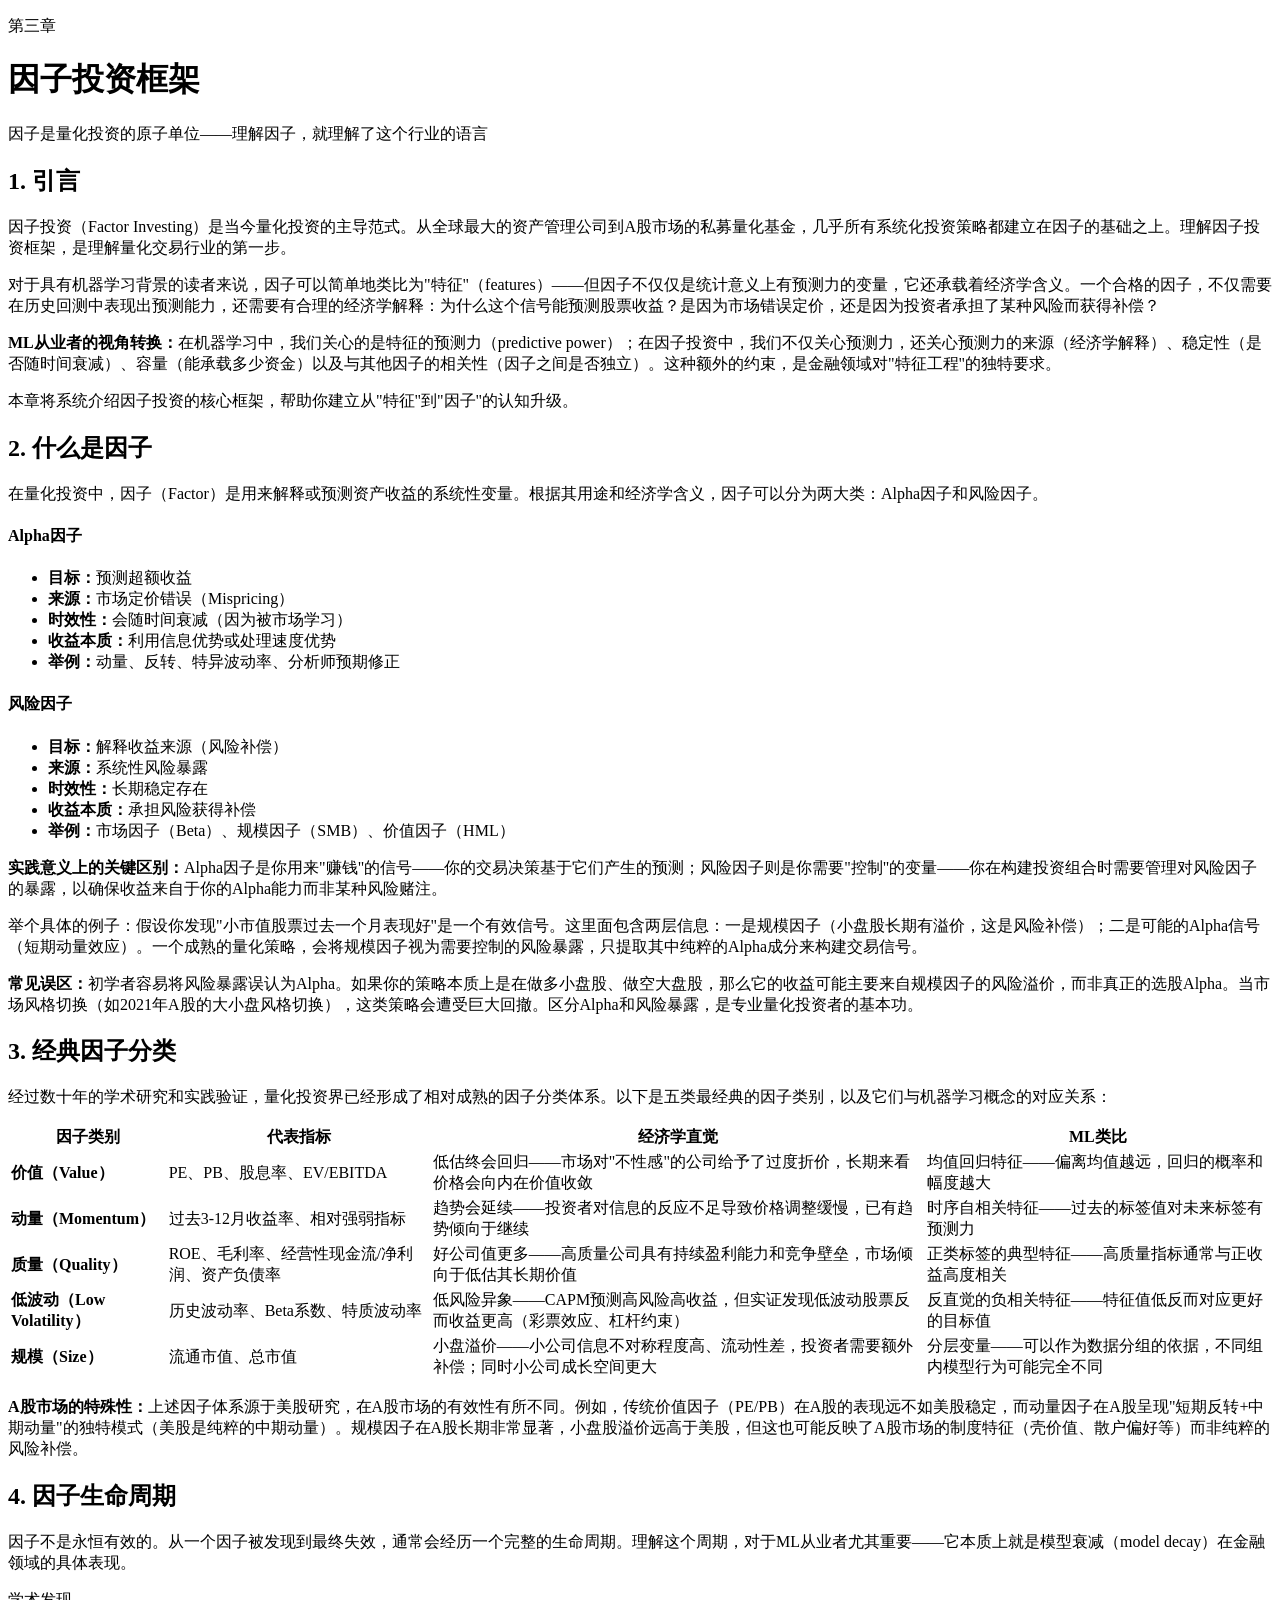
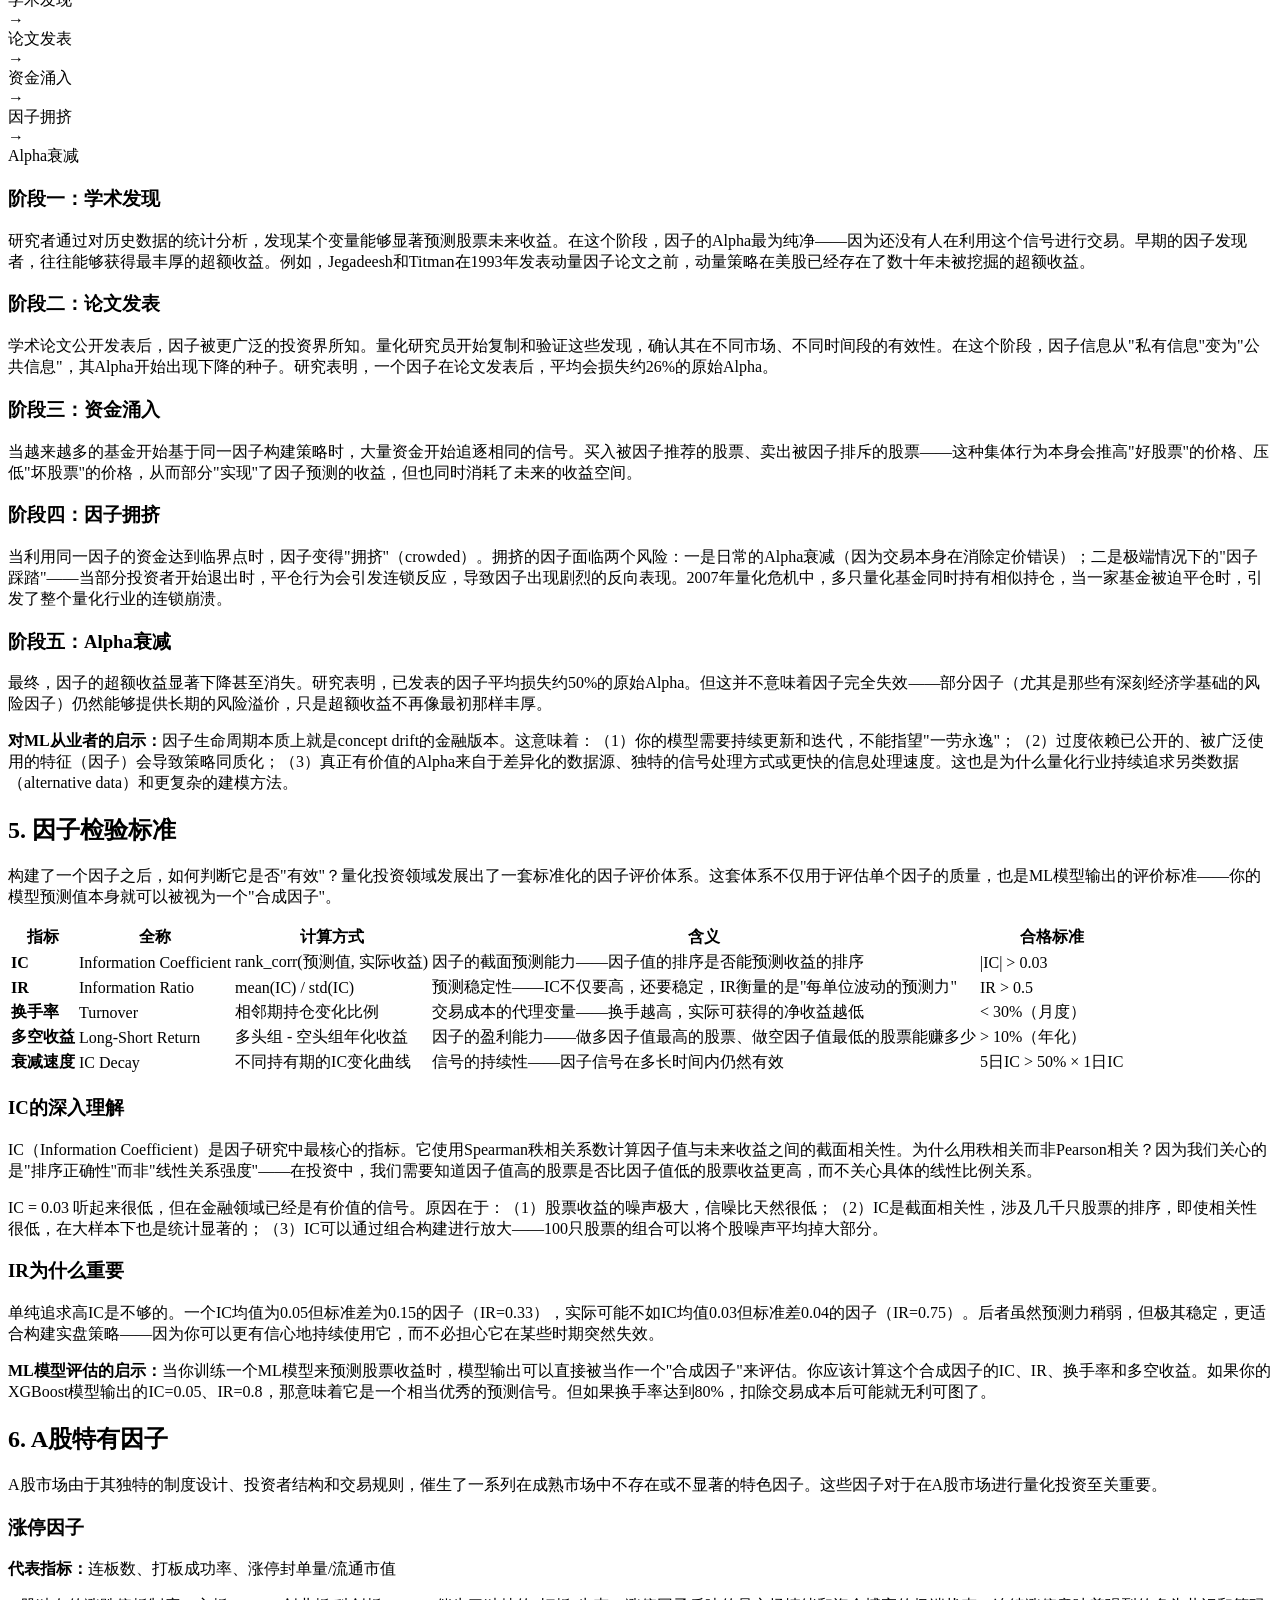
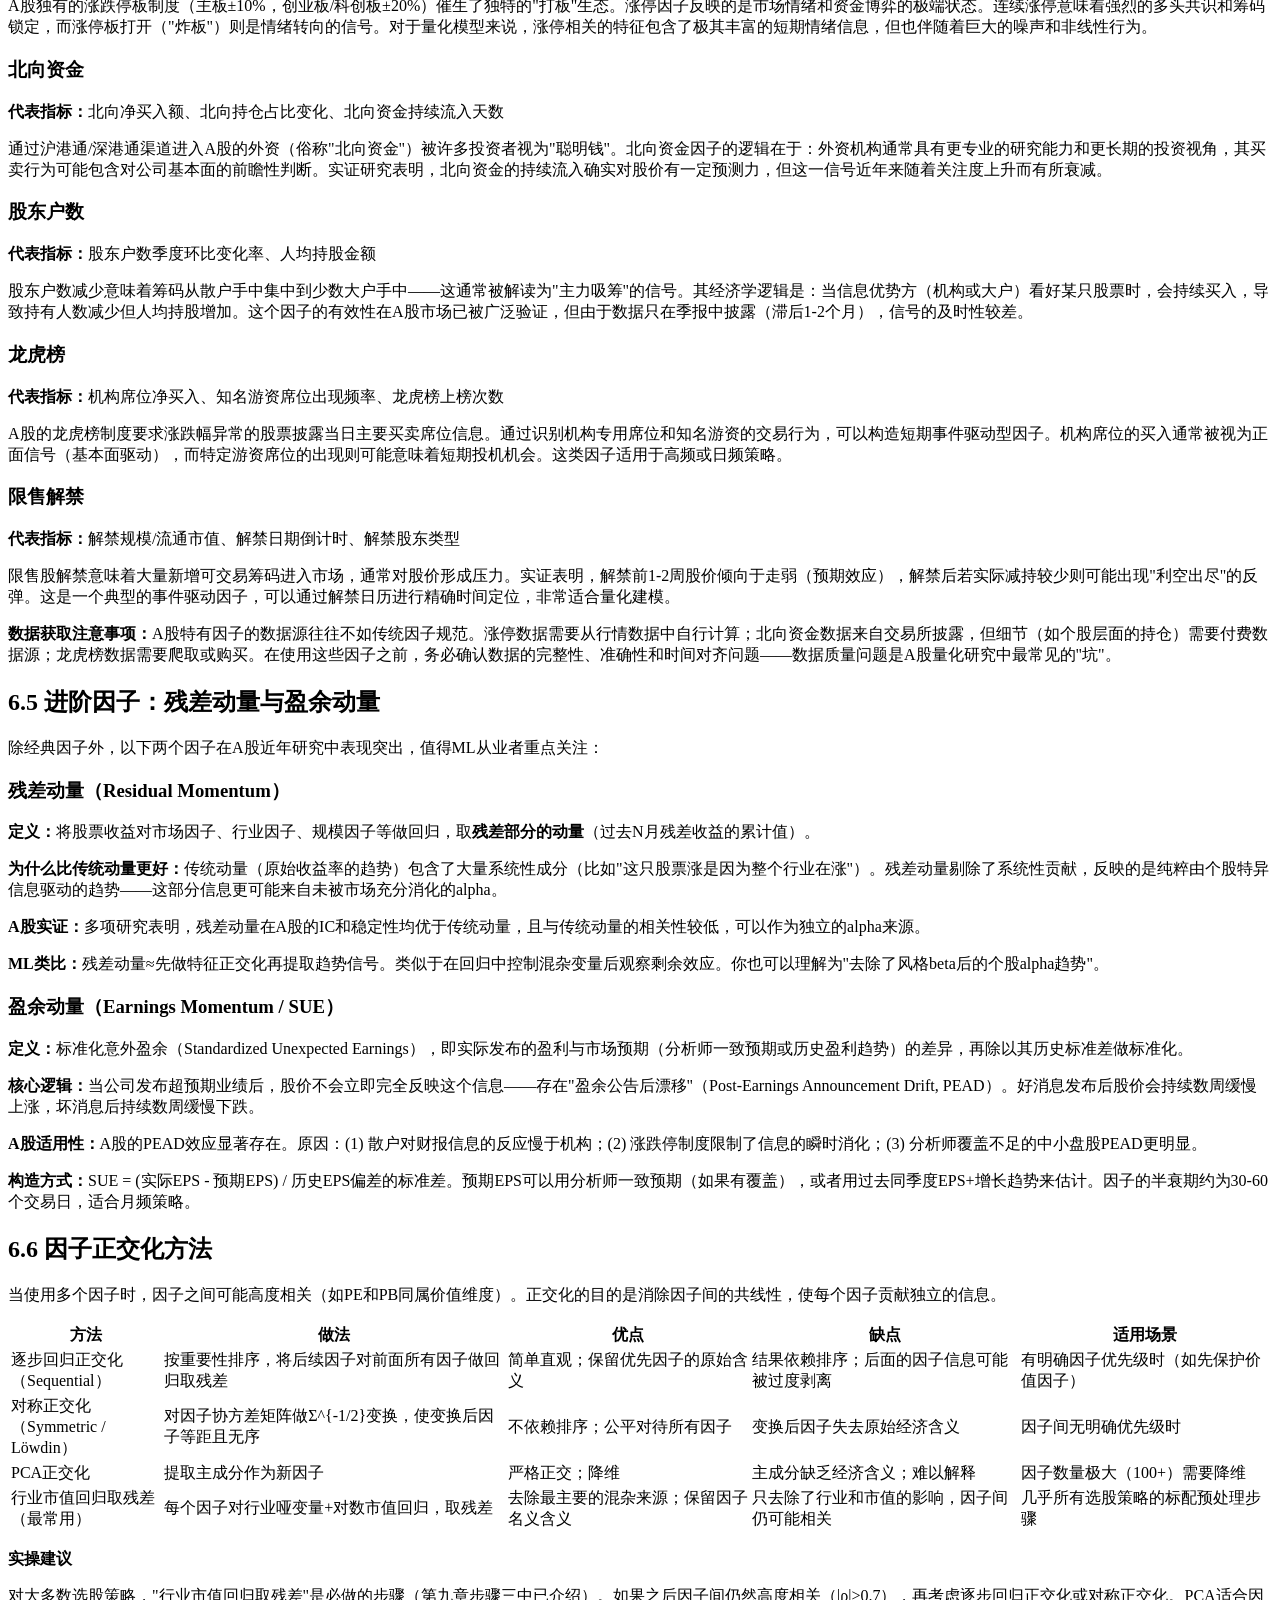
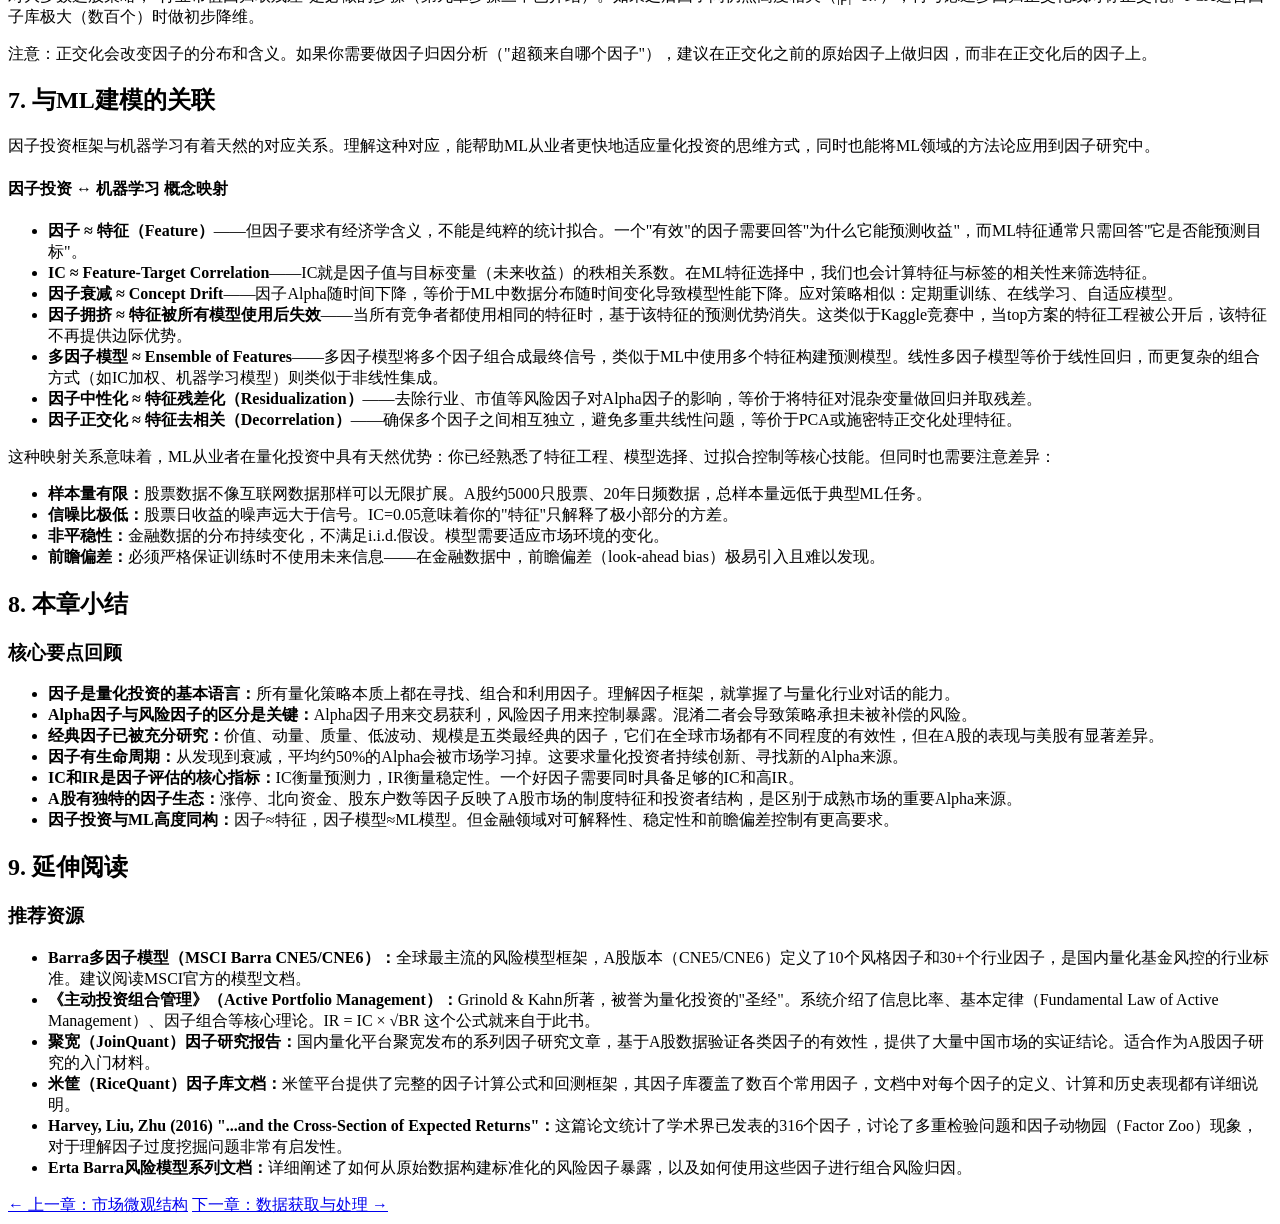
==== ch03.html @ 7c38e021 "Initial commit: add Qt tutorial HTML files" ====
<!DOCTYPE html>
<html lang="zh-CN">
<head>
  <meta charset="UTF-8">
  <meta name="viewport" content="width=device-width, initial-scale=1.0">
  <title>第三章：因子投资框架 - ML量化交易教程</title>
  <link rel="stylesheet" href="css/style.css">
</head>
<body>
  <div class="container">

    <header class="chapter-header">
      <p class="chapter-number">第三章</p>
      <h1>因子投资框架</h1>
      <p class="chapter-summary">因子是量化投资的原子单位——理解因子，就理解了这个行业的语言</p>
    </header>

    <!-- Section 1: 引言 -->
    <h2>1. 引言</h2>

    <p>因子投资（Factor Investing）是当今量化投资的主导范式。从全球最大的资产管理公司到A股市场的私募量化基金，几乎所有系统化投资策略都建立在因子的基础之上。理解因子投资框架，是理解量化交易行业的第一步。</p>

    <p>对于具有机器学习背景的读者来说，因子可以简单地类比为"特征"（features）——但因子不仅仅是统计意义上有预测力的变量，它还承载着经济学含义。一个合格的因子，不仅需要在历史回测中表现出预测能力，还需要有合理的经济学解释：为什么这个信号能预测股票收益？是因为市场错误定价，还是因为投资者承担了某种风险而获得补偿？</p>

    <div class="info-box">
      <p><strong>ML从业者的视角转换：</strong>在机器学习中，我们关心的是特征的预测力（predictive power）；在因子投资中，我们不仅关心预测力，还关心预测力的来源（经济学解释）、稳定性（是否随时间衰减）、容量（能承载多少资金）以及与其他因子的相关性（因子之间是否独立）。这种额外的约束，是金融领域对"特征工程"的独特要求。</p>
    </div>

    <p>本章将系统介绍因子投资的核心框架，帮助你建立从"特征"到"因子"的认知升级。</p>

    <!-- Section 2: 什么是因子 -->
    <h2>2. 什么是因子</h2>

    <p>在量化投资中，因子（Factor）是用来解释或预测资产收益的系统性变量。根据其用途和经济学含义，因子可以分为两大类：Alpha因子和风险因子。</p>

    <div class="compare-container">
      <div class="compare-box left">
        <h4>Alpha因子</h4>
        <ul>
          <li><strong>目标：</strong>预测超额收益</li>
          <li><strong>来源：</strong>市场定价错误（Mispricing）</li>
          <li><strong>时效性：</strong>会随时间衰减（因为被市场学习）</li>
          <li><strong>收益本质：</strong>利用信息优势或处理速度优势</li>
          <li><strong>举例：</strong>动量、反转、特异波动率、分析师预期修正</li>
        </ul>
      </div>
      <div class="compare-box right">
        <h4>风险因子</h4>
        <ul>
          <li><strong>目标：</strong>解释收益来源（风险补偿）</li>
          <li><strong>来源：</strong>系统性风险暴露</li>
          <li><strong>时效性：</strong>长期稳定存在</li>
          <li><strong>收益本质：</strong>承担风险获得补偿</li>
          <li><strong>举例：</strong>市场因子（Beta）、规模因子（SMB）、价值因子（HML）</li>
        </ul>
      </div>
    </div>

    <p><strong>实践意义上的关键区别：</strong>Alpha因子是你用来"赚钱"的信号——你的交易决策基于它们产生的预测；风险因子则是你需要"控制"的变量——你在构建投资组合时需要管理对风险因子的暴露，以确保收益来自于你的Alpha能力而非某种风险赌注。</p>

    <p>举个具体的例子：假设你发现"小市值股票过去一个月表现好"是一个有效信号。这里面包含两层信息：一是规模因子（小盘股长期有溢价，这是风险补偿）；二是可能的Alpha信号（短期动量效应）。一个成熟的量化策略，会将规模因子视为需要控制的风险暴露，只提取其中纯粹的Alpha成分来构建交易信号。</p>

    <div class="warning-box">
      <p><strong>常见误区：</strong>初学者容易将风险暴露误认为Alpha。如果你的策略本质上是在做多小盘股、做空大盘股，那么它的收益可能主要来自规模因子的风险溢价，而非真正的选股Alpha。当市场风格切换（如2021年A股的大小盘风格切换），这类策略会遭受巨大回撤。区分Alpha和风险暴露，是专业量化投资者的基本功。</p>
    </div>

    <!-- Section 3: 经典因子分类 -->
    <h2>3. 经典因子分类</h2>

    <p>经过数十年的学术研究和实践验证，量化投资界已经形成了相对成熟的因子分类体系。以下是五类最经典的因子类别，以及它们与机器学习概念的对应关系：</p>

    <table>
      <thead>
        <tr>
          <th>因子类别</th>
          <th>代表指标</th>
          <th>经济学直觉</th>
          <th>ML类比</th>
        </tr>
      </thead>
      <tbody>
        <tr>
          <td><strong>价值（Value）</strong></td>
          <td>PE、PB、股息率、EV/EBITDA</td>
          <td>低估终会回归——市场对"不性感"的公司给予了过度折价，长期来看价格会向内在价值收敛</td>
          <td>均值回归特征——偏离均值越远，回归的概率和幅度越大</td>
        </tr>
        <tr>
          <td><strong>动量（Momentum）</strong></td>
          <td>过去3-12月收益率、相对强弱指标</td>
          <td>趋势会延续——投资者对信息的反应不足导致价格调整缓慢，已有趋势倾向于继续</td>
          <td>时序自相关特征——过去的标签值对未来标签有预测力</td>
        </tr>
        <tr>
          <td><strong>质量（Quality）</strong></td>
          <td>ROE、毛利率、经营性现金流/净利润、资产负债率</td>
          <td>好公司值更多——高质量公司具有持续盈利能力和竞争壁垒，市场倾向于低估其长期价值</td>
          <td>正类标签的典型特征——高质量指标通常与正收益高度相关</td>
        </tr>
        <tr>
          <td><strong>低波动（Low Volatility）</strong></td>
          <td>历史波动率、Beta系数、特质波动率</td>
          <td>低风险异象——CAPM预测高风险高收益，但实证发现低波动股票反而收益更高（彩票效应、杠杆约束）</td>
          <td>反直觉的负相关特征——特征值低反而对应更好的目标值</td>
        </tr>
        <tr>
          <td><strong>规模（Size）</strong></td>
          <td>流通市值、总市值</td>
          <td>小盘溢价——小公司信息不对称程度高、流动性差，投资者需要额外补偿；同时小公司成长空间更大</td>
          <td>分层变量——可以作为数据分组的依据，不同组内模型行为可能完全不同</td>
        </tr>
      </tbody>
    </table>

    <div class="info-box">
      <p><strong>A股市场的特殊性：</strong>上述因子体系源于美股研究，在A股市场的有效性有所不同。例如，传统价值因子（PE/PB）在A股的表现远不如美股稳定，而动量因子在A股呈现"短期反转+中期动量"的独特模式（美股是纯粹的中期动量）。规模因子在A股长期非常显著，小盘股溢价远高于美股，但这也可能反映了A股市场的制度特征（壳价值、散户偏好等）而非纯粹的风险补偿。</p>
    </div>

    <!-- Section 4: 因子生命周期 -->
    <h2>4. 因子生命周期</h2>

    <p>因子不是永恒有效的。从一个因子被发现到最终失效，通常会经历一个完整的生命周期。理解这个周期，对于ML从业者尤其重要——它本质上就是模型衰减（model decay）在金融领域的具体表现。</p>

    <div class="flowchart">
      <div class="flow-step">学术发现</div>
      <span class="flow-arrow">→</span>
      <div class="flow-step">论文发表</div>
      <span class="flow-arrow">→</span>
      <div class="flow-step">资金涌入</div>
      <span class="flow-arrow">→</span>
      <div class="flow-step">因子拥挤</div>
      <span class="flow-arrow">→</span>
      <div class="flow-step">Alpha衰减</div>
    </div>

    <h3>阶段一：学术发现</h3>
    <p>研究者通过对历史数据的统计分析，发现某个变量能够显著预测股票未来收益。在这个阶段，因子的Alpha最为纯净——因为还没有人在利用这个信号进行交易。早期的因子发现者，往往能够获得最丰厚的超额收益。例如，Jegadeesh和Titman在1993年发表动量因子论文之前，动量策略在美股已经存在了数十年未被挖掘的超额收益。</p>

    <h3>阶段二：论文发表</h3>
    <p>学术论文公开发表后，因子被更广泛的投资界所知。量化研究员开始复制和验证这些发现，确认其在不同市场、不同时间段的有效性。在这个阶段，因子信息从"私有信息"变为"公共信息"，其Alpha开始出现下降的种子。研究表明，一个因子在论文发表后，平均会损失约26%的原始Alpha。</p>

    <h3>阶段三：资金涌入</h3>
    <p>当越来越多的基金开始基于同一因子构建策略时，大量资金开始追逐相同的信号。买入被因子推荐的股票、卖出被因子排斥的股票——这种集体行为本身会推高"好股票"的价格、压低"坏股票"的价格，从而部分"实现"了因子预测的收益，但也同时消耗了未来的收益空间。</p>

    <h3>阶段四：因子拥挤</h3>
    <p>当利用同一因子的资金达到临界点时，因子变得"拥挤"（crowded）。拥挤的因子面临两个风险：一是日常的Alpha衰减（因为交易本身在消除定价错误）；二是极端情况下的"因子踩踏"——当部分投资者开始退出时，平仓行为会引发连锁反应，导致因子出现剧烈的反向表现。2007年量化危机中，多只量化基金同时持有相似持仓，当一家基金被迫平仓时，引发了整个量化行业的连锁崩溃。</p>

    <h3>阶段五：Alpha衰减</h3>
    <p>最终，因子的超额收益显著下降甚至消失。研究表明，已发表的因子平均损失约50%的原始Alpha。但这并不意味着因子完全失效——部分因子（尤其是那些有深刻经济学基础的风险因子）仍然能够提供长期的风险溢价，只是超额收益不再像最初那样丰厚。</p>

    <div class="warning-box">
      <p><strong>对ML从业者的启示：</strong>因子生命周期本质上就是concept drift的金融版本。这意味着：（1）你的模型需要持续更新和迭代，不能指望"一劳永逸"；（2）过度依赖已公开的、被广泛使用的特征（因子）会导致策略同质化；（3）真正有价值的Alpha来自于差异化的数据源、独特的信号处理方式或更快的信息处理速度。这也是为什么量化行业持续追求另类数据（alternative data）和更复杂的建模方法。</p>
    </div>

    <!-- Section 5: 因子检验标准 -->
    <h2>5. 因子检验标准</h2>

    <p>构建了一个因子之后，如何判断它是否"有效"？量化投资领域发展出了一套标准化的因子评价体系。这套体系不仅用于评估单个因子的质量，也是ML模型输出的评价标准——你的模型预测值本身就可以被视为一个"合成因子"。</p>

    <table>
      <thead>
        <tr>
          <th>指标</th>
          <th>全称</th>
          <th>计算方式</th>
          <th>含义</th>
          <th>合格标准</th>
        </tr>
      </thead>
      <tbody>
        <tr>
          <td><strong>IC</strong></td>
          <td>Information Coefficient</td>
          <td>rank_corr(预测值, 实际收益)</td>
          <td>因子的截面预测能力——因子值的排序是否能预测收益的排序</td>
          <td>|IC| &gt; 0.03</td>
        </tr>
        <tr>
          <td><strong>IR</strong></td>
          <td>Information Ratio</td>
          <td>mean(IC) / std(IC)</td>
          <td>预测稳定性——IC不仅要高，还要稳定，IR衡量的是"每单位波动的预测力"</td>
          <td>IR &gt; 0.5</td>
        </tr>
        <tr>
          <td><strong>换手率</strong></td>
          <td>Turnover</td>
          <td>相邻期持仓变化比例</td>
          <td>交易成本的代理变量——换手越高，实际可获得的净收益越低</td>
          <td>&lt; 30%（月度）</td>
        </tr>
        <tr>
          <td><strong>多空收益</strong></td>
          <td>Long-Short Return</td>
          <td>多头组 - 空头组年化收益</td>
          <td>因子的盈利能力——做多因子值最高的股票、做空因子值最低的股票能赚多少</td>
          <td>&gt; 10%（年化）</td>
        </tr>
        <tr>
          <td><strong>衰减速度</strong></td>
          <td>IC Decay</td>
          <td>不同持有期的IC变化曲线</td>
          <td>信号的持续性——因子信号在多长时间内仍然有效</td>
          <td>5日IC &gt; 50% × 1日IC</td>
        </tr>
      </tbody>
    </table>

    <h3>IC的深入理解</h3>
    <p>IC（Information Coefficient）是因子研究中最核心的指标。它使用Spearman秩相关系数计算因子值与未来收益之间的截面相关性。为什么用秩相关而非Pearson相关？因为我们关心的是"排序正确性"而非"线性关系强度"——在投资中，我们需要知道因子值高的股票是否比因子值低的股票收益更高，而不关心具体的线性比例关系。</p>

    <p>IC = 0.03 听起来很低，但在金融领域已经是有价值的信号。原因在于：（1）股票收益的噪声极大，信噪比天然很低；（2）IC是截面相关性，涉及几千只股票的排序，即使相关性很低，在大样本下也是统计显著的；（3）IC可以通过组合构建进行放大——100只股票的组合可以将个股噪声平均掉大部分。</p>

    <h3>IR为什么重要</h3>
    <p>单纯追求高IC是不够的。一个IC均值为0.05但标准差为0.15的因子（IR=0.33），实际可能不如IC均值0.03但标准差0.04的因子（IR=0.75）。后者虽然预测力稍弱，但极其稳定，更适合构建实盘策略——因为你可以更有信心地持续使用它，而不必担心它在某些时期突然失效。</p>

    <div class="info-box">
      <p><strong>ML模型评估的启示：</strong>当你训练一个ML模型来预测股票收益时，模型输出可以直接被当作一个"合成因子"来评估。你应该计算这个合成因子的IC、IR、换手率和多空收益。如果你的XGBoost模型输出的IC=0.05、IR=0.8，那意味着它是一个相当优秀的预测信号。但如果换手率达到80%，扣除交易成本后可能就无利可图了。</p>
    </div>

    <!-- Section 6: A股特有因子 -->
    <h2>6. A股特有因子</h2>

    <p>A股市场由于其独特的制度设计、投资者结构和交易规则，催生了一系列在成熟市场中不存在或不显著的特色因子。这些因子对于在A股市场进行量化投资至关重要。</p>

    <h3>涨停因子</h3>
    <p><strong>代表指标：</strong>连板数、打板成功率、涨停封单量/流通市值</p>
    <p>A股独有的涨跌停板制度（主板±10%，创业板/科创板±20%）催生了独特的"打板"生态。涨停因子反映的是市场情绪和资金博弈的极端状态。连续涨停意味着强烈的多头共识和筹码锁定，而涨停板打开（"炸板"）则是情绪转向的信号。对于量化模型来说，涨停相关的特征包含了极其丰富的短期情绪信息，但也伴随着巨大的噪声和非线性行为。</p>

    <h3>北向资金</h3>
    <p><strong>代表指标：</strong>北向净买入额、北向持仓占比变化、北向资金持续流入天数</p>
    <p>通过沪港通/深港通渠道进入A股的外资（俗称"北向资金"）被许多投资者视为"聪明钱"。北向资金因子的逻辑在于：外资机构通常具有更专业的研究能力和更长期的投资视角，其买卖行为可能包含对公司基本面的前瞻性判断。实证研究表明，北向资金的持续流入确实对股价有一定预测力，但这一信号近年来随着关注度上升而有所衰减。</p>

    <h3>股东户数</h3>
    <p><strong>代表指标：</strong>股东户数季度环比变化率、人均持股金额</p>
    <p>股东户数减少意味着筹码从散户手中集中到少数大户手中——这通常被解读为"主力吸筹"的信号。其经济学逻辑是：当信息优势方（机构或大户）看好某只股票时，会持续买入，导致持有人数减少但人均持股增加。这个因子的有效性在A股市场已被广泛验证，但由于数据只在季报中披露（滞后1-2个月），信号的及时性较差。</p>

    <h3>龙虎榜</h3>
    <p><strong>代表指标：</strong>机构席位净买入、知名游资席位出现频率、龙虎榜上榜次数</p>
    <p>A股的龙虎榜制度要求涨跌幅异常的股票披露当日主要买卖席位信息。通过识别机构专用席位和知名游资的交易行为，可以构造短期事件驱动型因子。机构席位的买入通常被视为正面信号（基本面驱动），而特定游资席位的出现则可能意味着短期投机机会。这类因子适用于高频或日频策略。</p>

    <h3>限售解禁</h3>
    <p><strong>代表指标：</strong>解禁规模/流通市值、解禁日期倒计时、解禁股东类型</p>
    <p>限售股解禁意味着大量新增可交易筹码进入市场，通常对股价形成压力。实证表明，解禁前1-2周股价倾向于走弱（预期效应），解禁后若实际减持较少则可能出现"利空出尽"的反弹。这是一个典型的事件驱动因子，可以通过解禁日历进行精确时间定位，非常适合量化建模。</p>

    <div class="warning-box">
      <p><strong>数据获取注意事项：</strong>A股特有因子的数据源往往不如传统因子规范。涨停数据需要从行情数据中自行计算；北向资金数据来自交易所披露，但细节（如个股层面的持仓）需要付费数据源；龙虎榜数据需要爬取或购买。在使用这些因子之前，务必确认数据的完整性、准确性和时间对齐问题——数据质量问题是A股量化研究中最常见的"坑"。</p>
    </div>

    <!-- Section 6.5: 进阶因子：残差动量与盈余动量 -->
    <h2>6.5 进阶因子：残差动量与盈余动量</h2>

    <p>除经典因子外，以下两个因子在A股近年研究中表现突出，值得ML从业者重点关注：</p>

    <h3>残差动量（Residual Momentum）</h3>
    <p><strong>定义：</strong>将股票收益对市场因子、行业因子、规模因子等做回归，取<strong>残差部分的动量</strong>（过去N月残差收益的累计值）。</p>
    <p><strong>为什么比传统动量更好：</strong>传统动量（原始收益率的趋势）包含了大量系统性成分（比如"这只股票涨是因为整个行业在涨"）。残差动量剔除了系统性贡献，反映的是纯粹由个股特异信息驱动的趋势——这部分信息更可能来自未被市场充分消化的alpha。</p>
    <p><strong>A股实证：</strong>多项研究表明，残差动量在A股的IC和稳定性均优于传统动量，且与传统动量的相关性较低，可以作为独立的alpha来源。</p>

    <div class="ml-bridge">
      <p><strong>ML类比：</strong>残差动量≈先做特征正交化再提取趋势信号。类似于在回归中控制混杂变量后观察剩余效应。你也可以理解为"去除了风格beta后的个股alpha趋势"。</p>
    </div>

    <h3>盈余动量（Earnings Momentum / SUE）</h3>
    <p><strong>定义：</strong>标准化意外盈余（Standardized Unexpected Earnings），即实际发布的盈利与市场预期（分析师一致预期或历史盈利趋势）的差异，再除以其历史标准差做标准化。</p>
    <p><strong>核心逻辑：</strong>当公司发布超预期业绩后，股价不会立即完全反映这个信息——存在"盈余公告后漂移"（Post-Earnings Announcement Drift, PEAD）。好消息发布后股价会持续数周缓慢上涨，坏消息后持续数周缓慢下跌。</p>
    <p><strong>A股适用性：</strong>A股的PEAD效应显著存在。原因：(1) 散户对财报信息的反应慢于机构；(2) 涨跌停制度限制了信息的瞬时消化；(3) 分析师覆盖不足的中小盘股PEAD更明显。</p>

    <div class="info-box">
      <p><strong>构造方式：</strong>SUE = (实际EPS - 预期EPS) / 历史EPS偏差的标准差。预期EPS可以用分析师一致预期（如果有覆盖），或者用过去同季度EPS+增长趋势来估计。因子的半衰期约为30-60个交易日，适合月频策略。</p>
    </div>

    <!-- Section 6.6: 因子正交化方法 -->
    <h2>6.6 因子正交化方法</h2>

    <p>当使用多个因子时，因子之间可能高度相关（如PE和PB同属价值维度）。正交化的目的是消除因子间的共线性，使每个因子贡献独立的信息。</p>

    <table>
      <tr>
        <th>方法</th>
        <th>做法</th>
        <th>优点</th>
        <th>缺点</th>
        <th>适用场景</th>
      </tr>
      <tr>
        <td>逐步回归正交化<br>（Sequential）</td>
        <td>按重要性排序，将后续因子对前面所有因子做回归取残差</td>
        <td>简单直观；保留优先因子的原始含义</td>
        <td>结果依赖排序；后面的因子信息可能被过度剥离</td>
        <td>有明确因子优先级时（如先保护价值因子）</td>
      </tr>
      <tr>
        <td>对称正交化<br>（Symmetric / Löwdin）</td>
        <td>对因子协方差矩阵做Σ^{-1/2}变换，使变换后因子等距且无序</td>
        <td>不依赖排序；公平对待所有因子</td>
        <td>变换后因子失去原始经济含义</td>
        <td>因子间无明确优先级时</td>
      </tr>
      <tr>
        <td>PCA正交化</td>
        <td>提取主成分作为新因子</td>
        <td>严格正交；降维</td>
        <td>主成分缺乏经济含义；难以解释</td>
        <td>因子数量极大（100+）需要降维</td>
      </tr>
      <tr>
        <td>行业市值回归取残差<br>（最常用）</td>
        <td>每个因子对行业哑变量+对数市值回归，取残差</td>
        <td>去除最主要的混杂来源；保留因子名义含义</td>
        <td>只去除了行业和市值的影响，因子间仍可能相关</td>
        <td>几乎所有选股策略的标配预处理步骤</td>
      </tr>
    </table>

    <div class="info-box">
      <p><strong>实操建议</strong></p>
      <p>对大多数选股策略，"行业市值回归取残差"是必做的步骤（第九章步骤三中已介绍）。如果之后因子间仍然高度相关（|ρ|>0.7），再考虑逐步回归正交化或对称正交化。PCA适合因子库极大（数百个）时做初步降维。</p>
      <p>注意：正交化会改变因子的分布和含义。如果你需要做因子归因分析（"超额来自哪个因子"），建议在正交化之前的原始因子上做归因，而非在正交化后的因子上。</p>
    </div>

    <!-- Section 7: 与ML建模的关联 -->
    <h2>7. 与ML建模的关联</h2>

    <p>因子投资框架与机器学习有着天然的对应关系。理解这种对应，能帮助ML从业者更快地适应量化投资的思维方式，同时也能将ML领域的方法论应用到因子研究中。</p>

    <div class="ml-bridge">
      <h4>因子投资 ↔ 机器学习 概念映射</h4>
      <ul>
        <li><strong>因子 ≈ 特征（Feature）</strong>——但因子要求有经济学含义，不能是纯粹的统计拟合。一个"有效"的因子需要回答"为什么它能预测收益"，而ML特征通常只需回答"它是否能预测目标"。</li>
        <li><strong>IC ≈ Feature-Target Correlation</strong>——IC就是因子值与目标变量（未来收益）的秩相关系数。在ML特征选择中，我们也会计算特征与标签的相关性来筛选特征。</li>
        <li><strong>因子衰减 ≈ Concept Drift</strong>——因子Alpha随时间下降，等价于ML中数据分布随时间变化导致模型性能下降。应对策略相似：定期重训练、在线学习、自适应模型。</li>
        <li><strong>因子拥挤 ≈ 特征被所有模型使用后失效</strong>——当所有竞争者都使用相同的特征时，基于该特征的预测优势消失。这类似于Kaggle竞赛中，当top方案的特征工程被公开后，该特征不再提供边际优势。</li>
        <li><strong>多因子模型 ≈ Ensemble of Features</strong>——多因子模型将多个因子组合成最终信号，类似于ML中使用多个特征构建预测模型。线性多因子模型等价于线性回归，而更复杂的组合方式（如IC加权、机器学习模型）则类似于非线性集成。</li>
        <li><strong>因子中性化 ≈ 特征残差化（Residualization）</strong>——去除行业、市值等风险因子对Alpha因子的影响，等价于将特征对混杂变量做回归并取残差。</li>
        <li><strong>因子正交化 ≈ 特征去相关（Decorrelation）</strong>——确保多个因子之间相互独立，避免多重共线性问题，等价于PCA或施密特正交化处理特征。</li>
      </ul>
    </div>

    <p>这种映射关系意味着，ML从业者在量化投资中具有天然优势：你已经熟悉了特征工程、模型选择、过拟合控制等核心技能。但同时也需要注意差异：</p>

    <ul>
      <li><strong>样本量有限：</strong>股票数据不像互联网数据那样可以无限扩展。A股约5000只股票、20年日频数据，总样本量远低于典型ML任务。</li>
      <li><strong>信噪比极低：</strong>股票日收益的噪声远大于信号。IC=0.05意味着你的"特征"只解释了极小部分的方差。</li>
      <li><strong>非平稳性：</strong>金融数据的分布持续变化，不满足i.i.d.假设。模型需要适应市场环境的变化。</li>
      <li><strong>前瞻偏差：</strong>必须严格保证训练时不使用未来信息——在金融数据中，前瞻偏差（look-ahead bias）极易引入且难以发现。</li>
    </ul>

    <!-- Section 8: 本章小结 -->
    <h2>8. 本章小结</h2>

    <div class="summary-box">
      <h3>核心要点回顾</h3>
      <ul>
        <li><strong>因子是量化投资的基本语言：</strong>所有量化策略本质上都在寻找、组合和利用因子。理解因子框架，就掌握了与量化行业对话的能力。</li>
        <li><strong>Alpha因子与风险因子的区分是关键：</strong>Alpha因子用来交易获利，风险因子用来控制暴露。混淆二者会导致策略承担未被补偿的风险。</li>
        <li><strong>经典因子已被充分研究：</strong>价值、动量、质量、低波动、规模是五类最经典的因子，它们在全球市场都有不同程度的有效性，但在A股的表现与美股有显著差异。</li>
        <li><strong>因子有生命周期：</strong>从发现到衰减，平均约50%的Alpha会被市场学习掉。这要求量化投资者持续创新、寻找新的Alpha来源。</li>
        <li><strong>IC和IR是因子评估的核心指标：</strong>IC衡量预测力，IR衡量稳定性。一个好因子需要同时具备足够的IC和高IR。</li>
        <li><strong>A股有独特的因子生态：</strong>涨停、北向资金、股东户数等因子反映了A股市场的制度特征和投资者结构，是区别于成熟市场的重要Alpha来源。</li>
        <li><strong>因子投资与ML高度同构：</strong>因子≈特征，因子模型≈ML模型。但金融领域对可解释性、稳定性和前瞻偏差控制有更高要求。</li>
      </ul>
    </div>

    <!-- Section 9: 延伸阅读 -->
    <h2>9. 延伸阅读</h2>

    <div class="reading-list">
      <h3>推荐资源</h3>
      <ul>
        <li><strong>Barra多因子模型（MSCI Barra CNE5/CNE6）：</strong>全球最主流的风险模型框架，A股版本（CNE5/CNE6）定义了10个风格因子和30+个行业因子，是国内量化基金风控的行业标准。建议阅读MSCI官方的模型文档。</li>
        <li><strong>《主动投资组合管理》（Active Portfolio Management）：</strong>Grinold & Kahn所著，被誉为量化投资的"圣经"。系统介绍了信息比率、基本定律（Fundamental Law of Active Management）、因子组合等核心理论。IR = IC × √BR 这个公式就来自于此书。</li>
        <li><strong>聚宽（JoinQuant）因子研究报告：</strong>国内量化平台聚宽发布的系列因子研究文章，基于A股数据验证各类因子的有效性，提供了大量中国市场的实证结论。适合作为A股因子研究的入门材料。</li>
        <li><strong>米筐（RiceQuant）因子库文档：</strong>米筐平台提供了完整的因子计算公式和回测框架，其因子库覆盖了数百个常用因子，文档中对每个因子的定义、计算和历史表现都有详细说明。</li>
        <li><strong>Harvey, Liu, Zhu (2016) "...and the Cross-Section of Expected Returns"：</strong>这篇论文统计了学术界已发表的316个因子，讨论了多重检验问题和因子动物园（Factor Zoo）现象，对于理解因子过度挖掘问题非常有启发性。</li>
        <li><strong>Erta Barra风险模型系列文档：</strong>详细阐述了如何从原始数据构建标准化的风险因子暴露，以及如何使用这些因子进行组合风险归因。</li>
      </ul>
    </div>

    <!-- Navigation -->
    <nav class="chapter-nav">
      <a href="ch02.html">← 上一章：市场微观结构</a>
      <a href="ch04.html">下一章：数据获取与处理 →</a>
    </nav>

  </div>
</body>
</html>
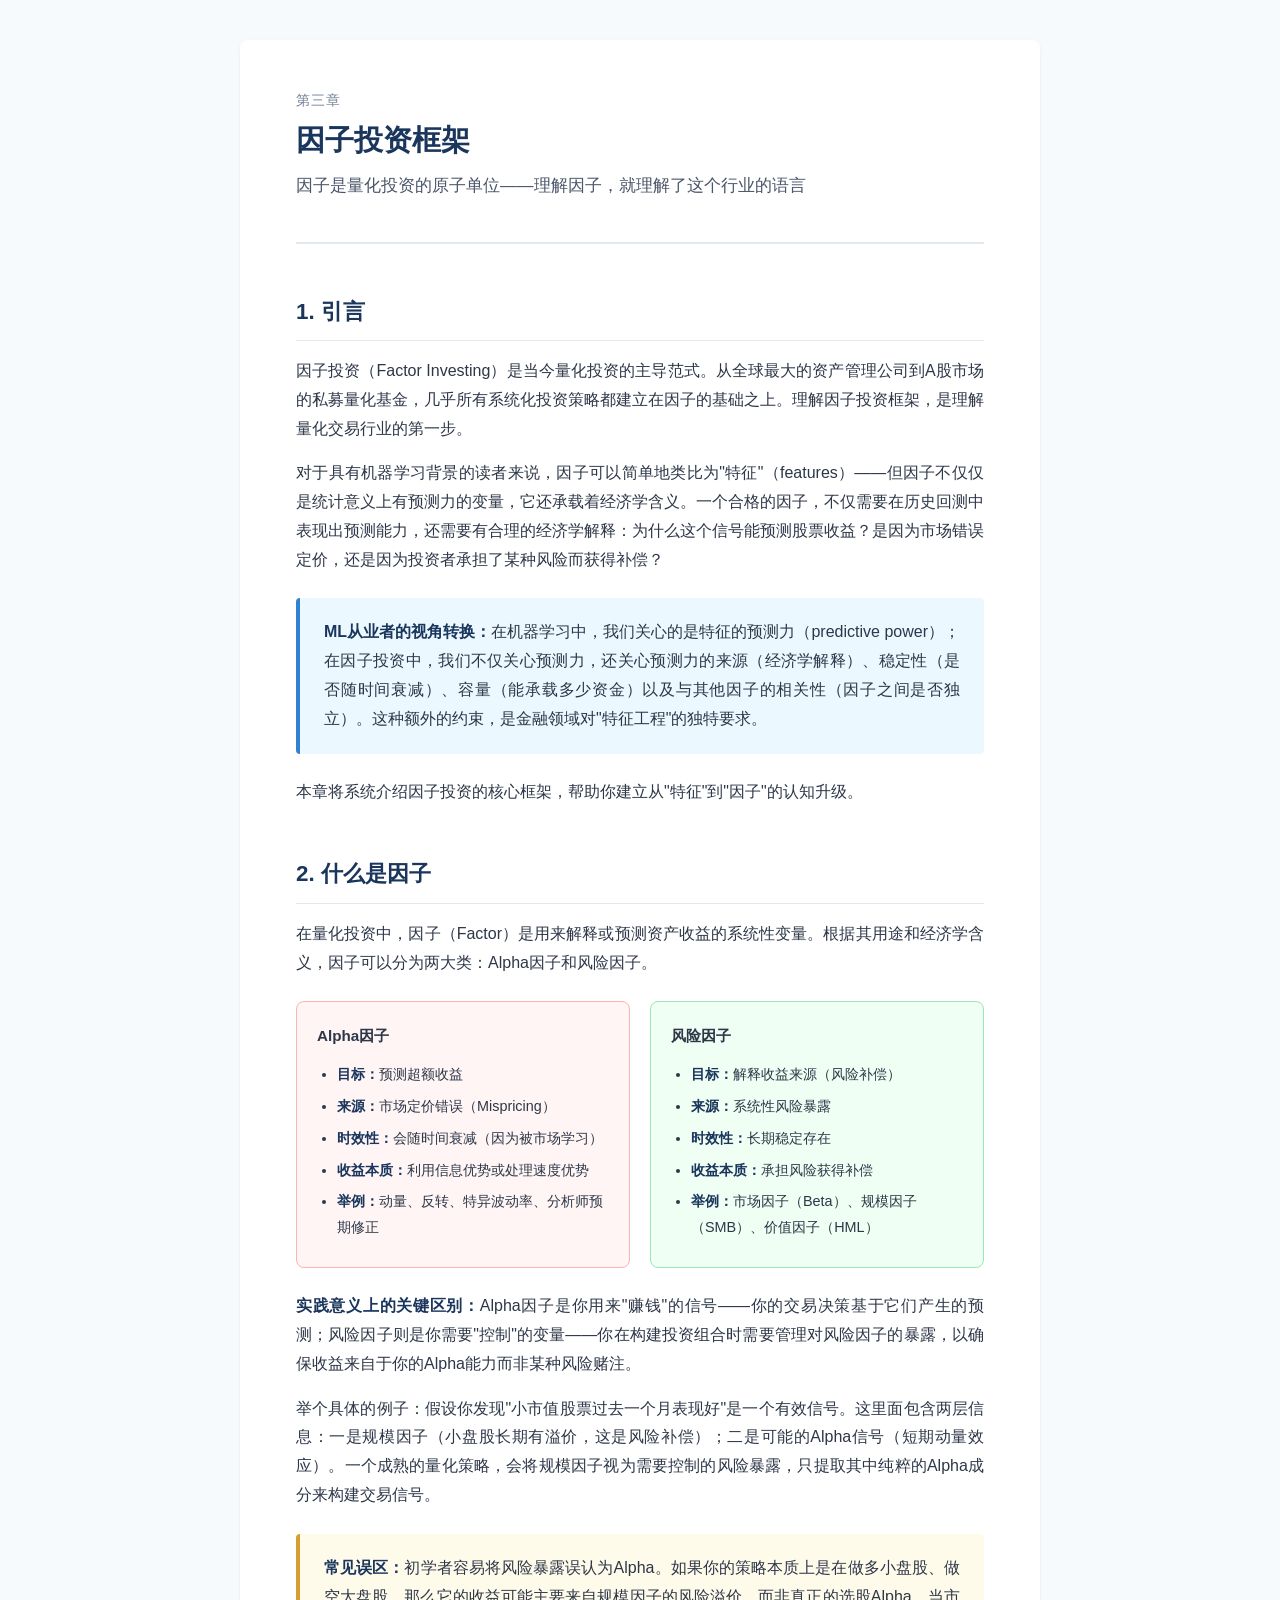
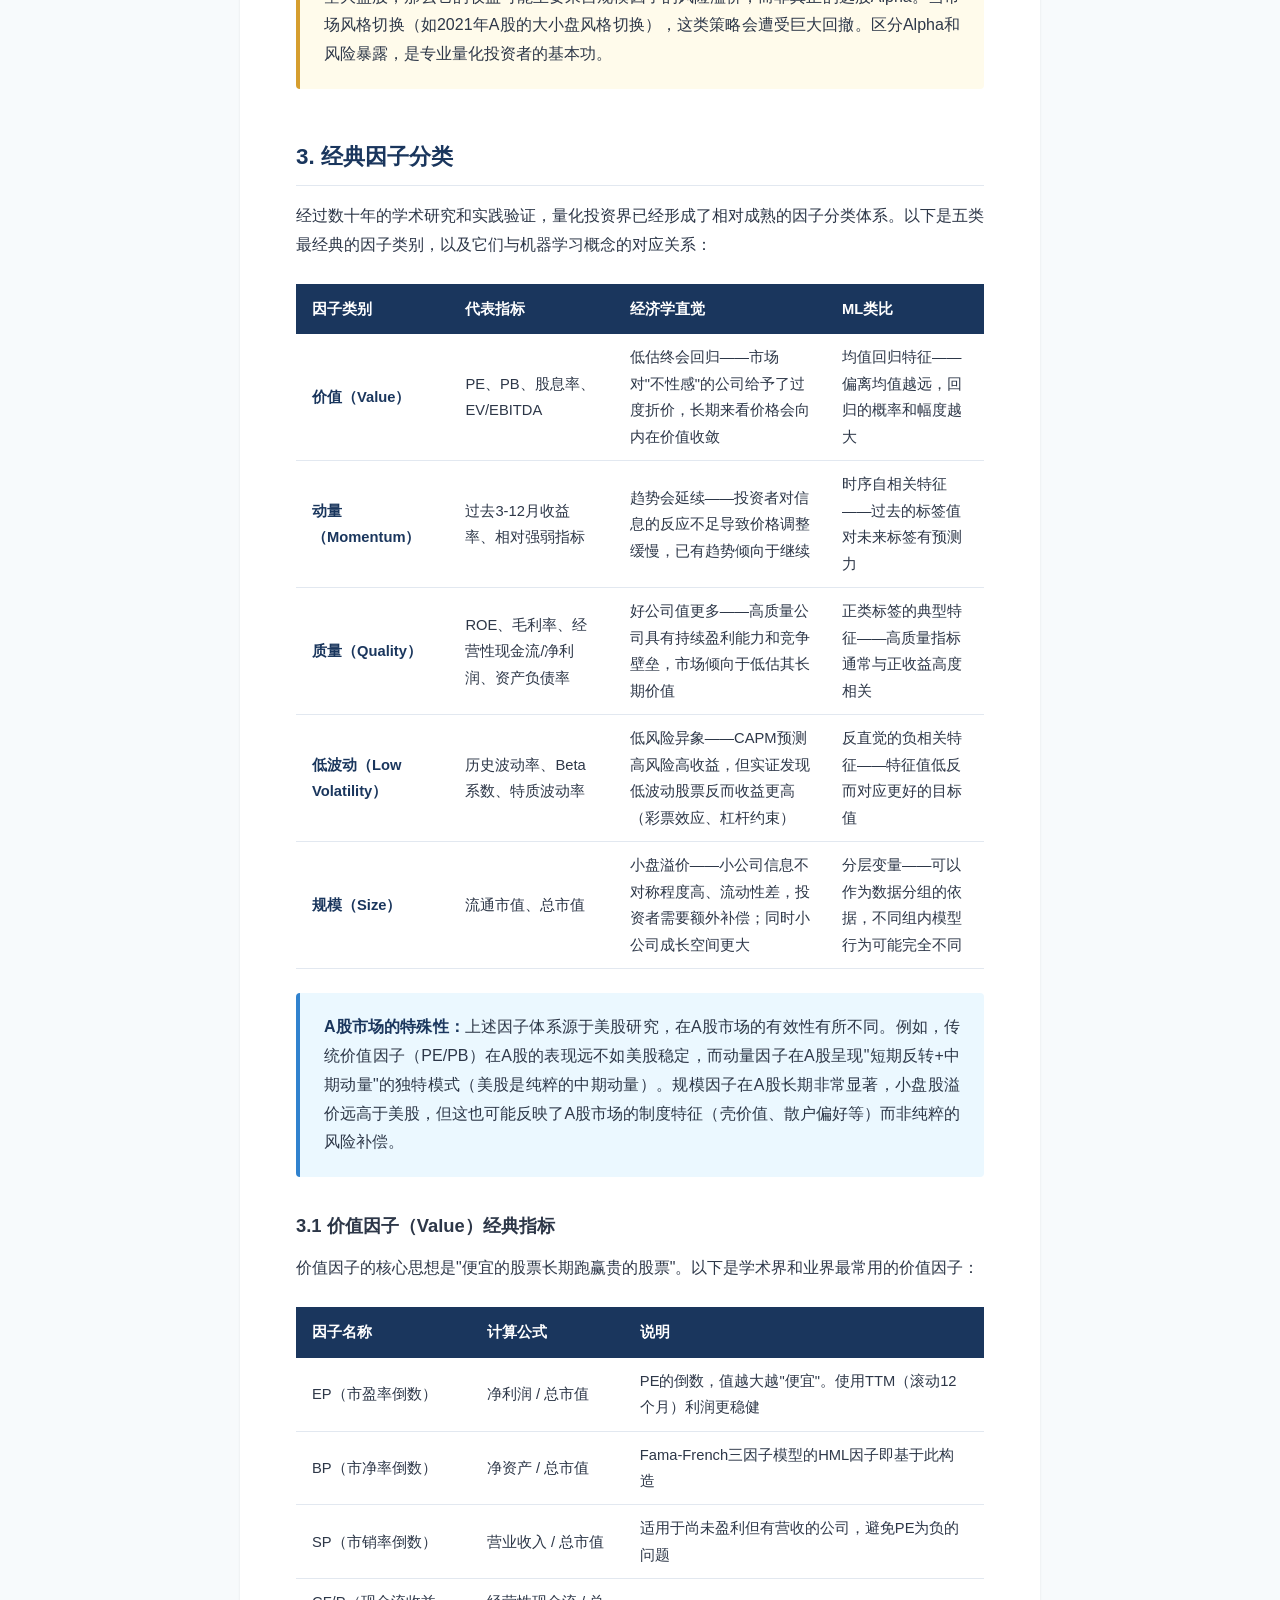
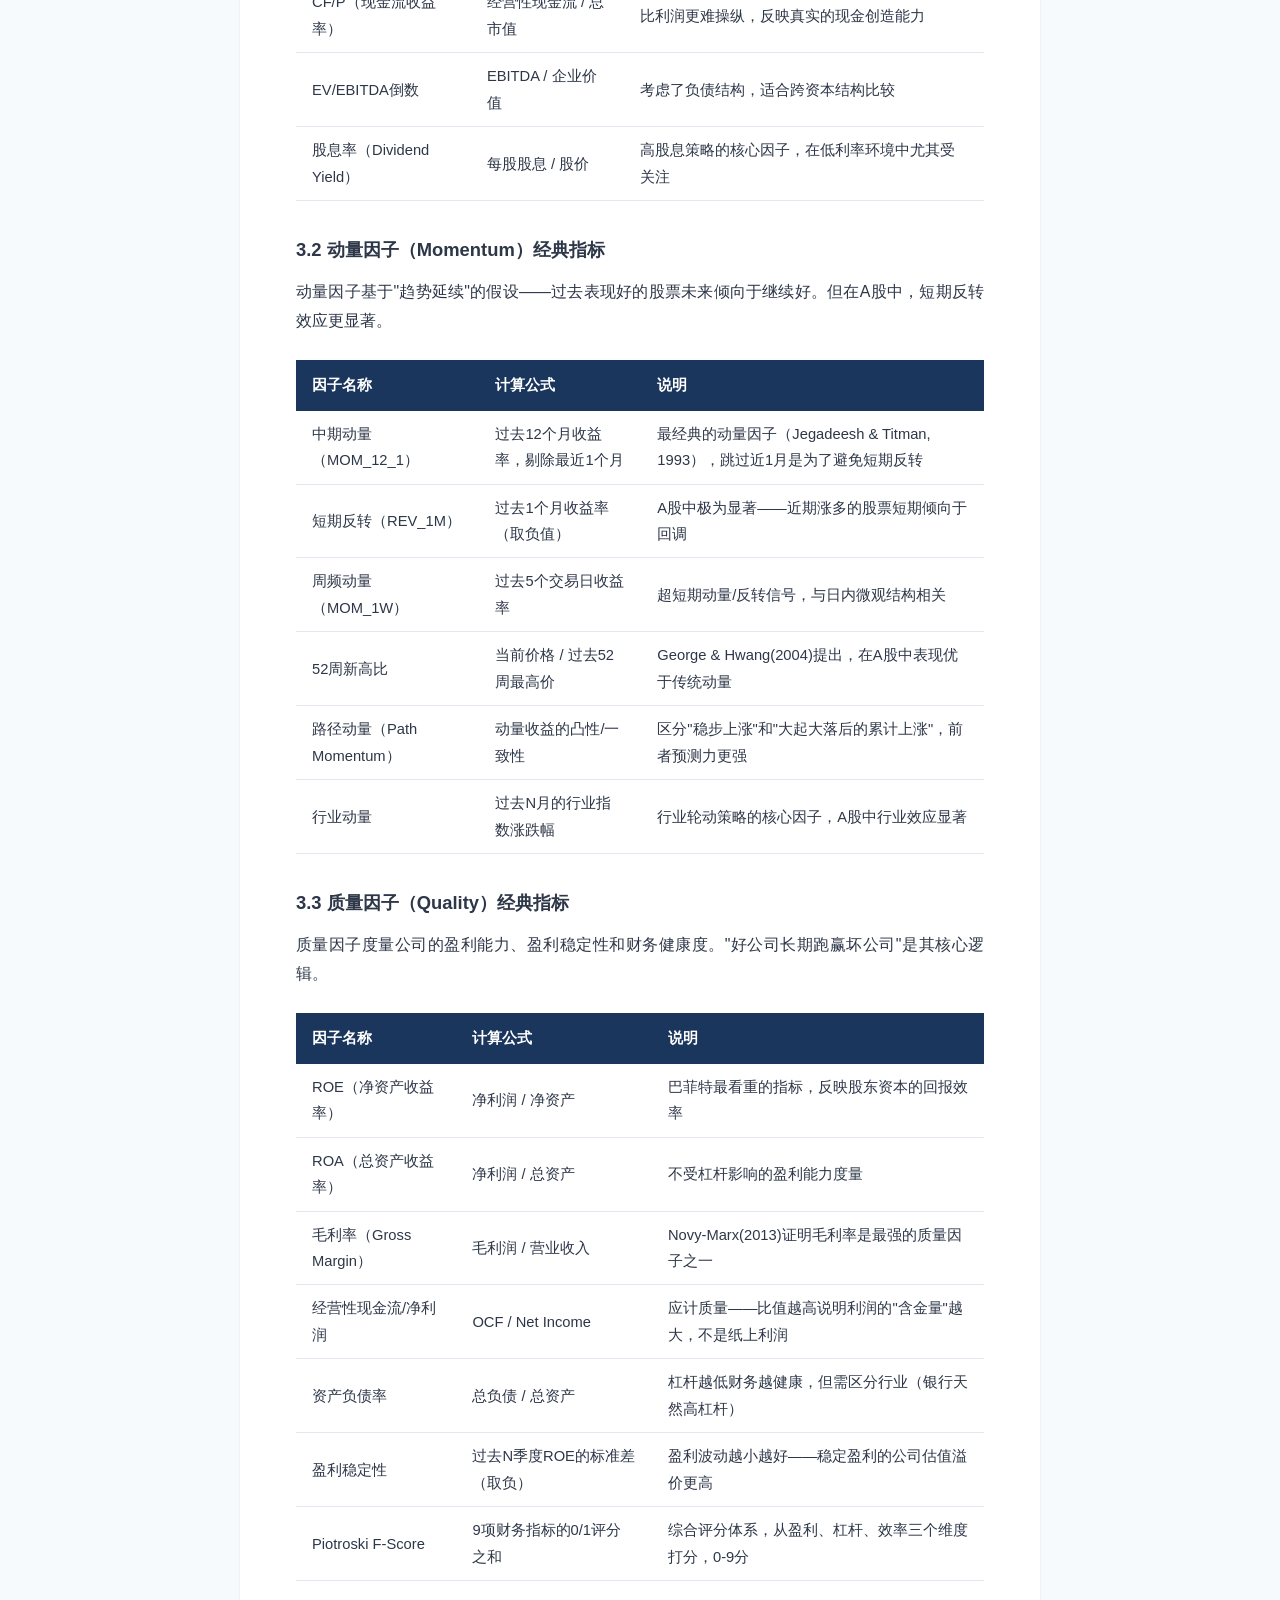
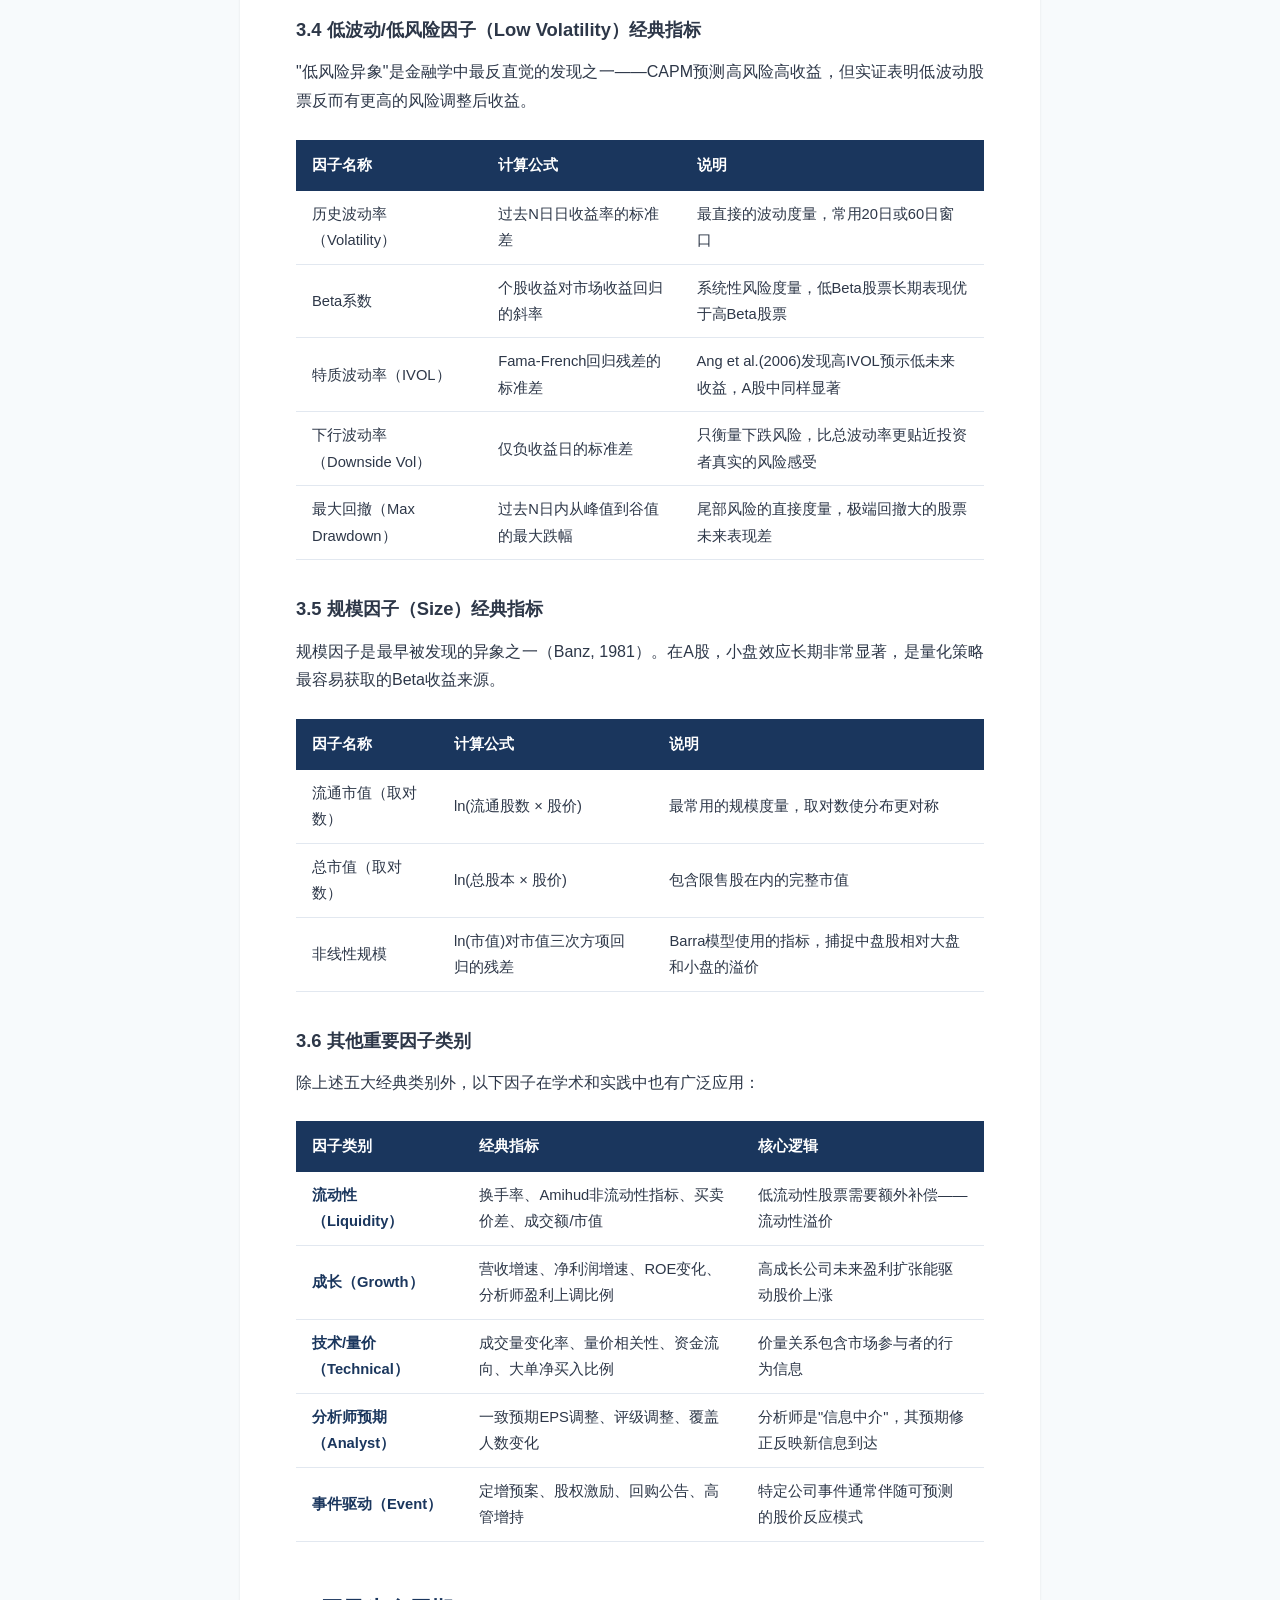
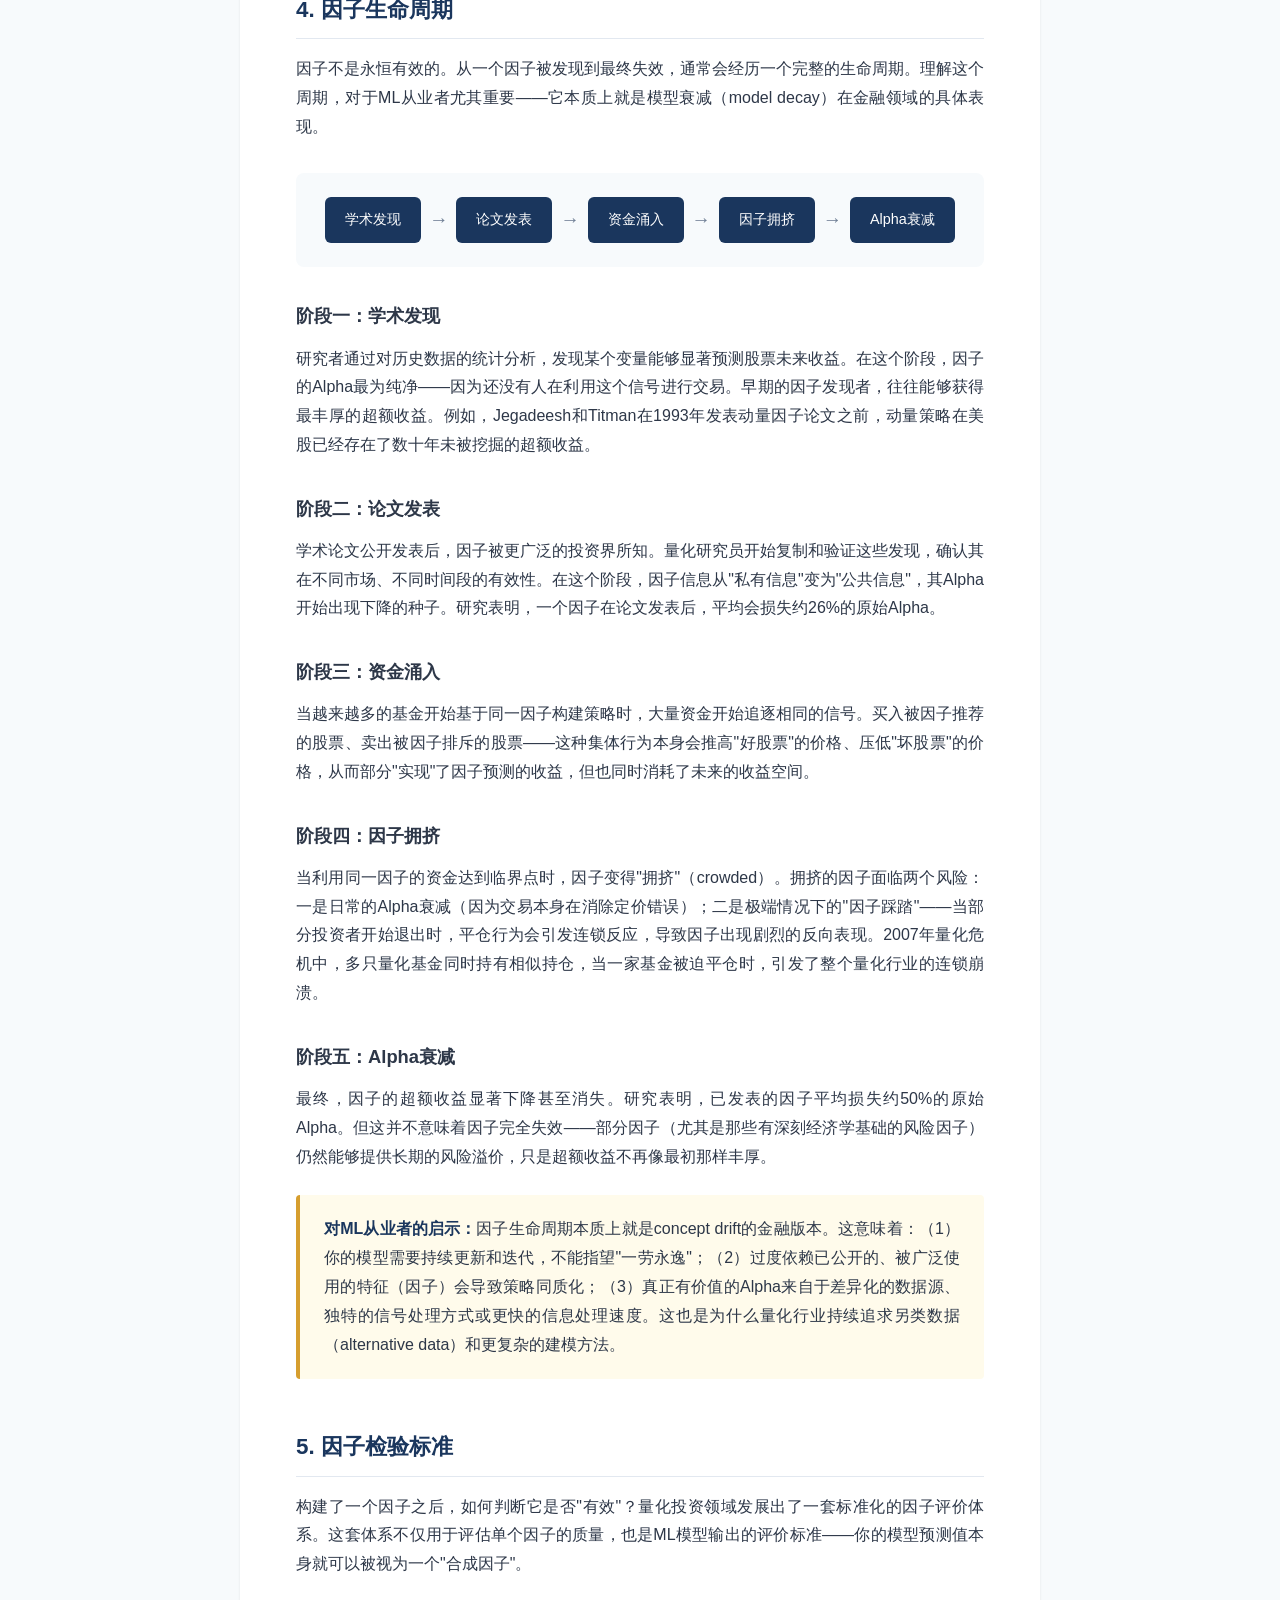
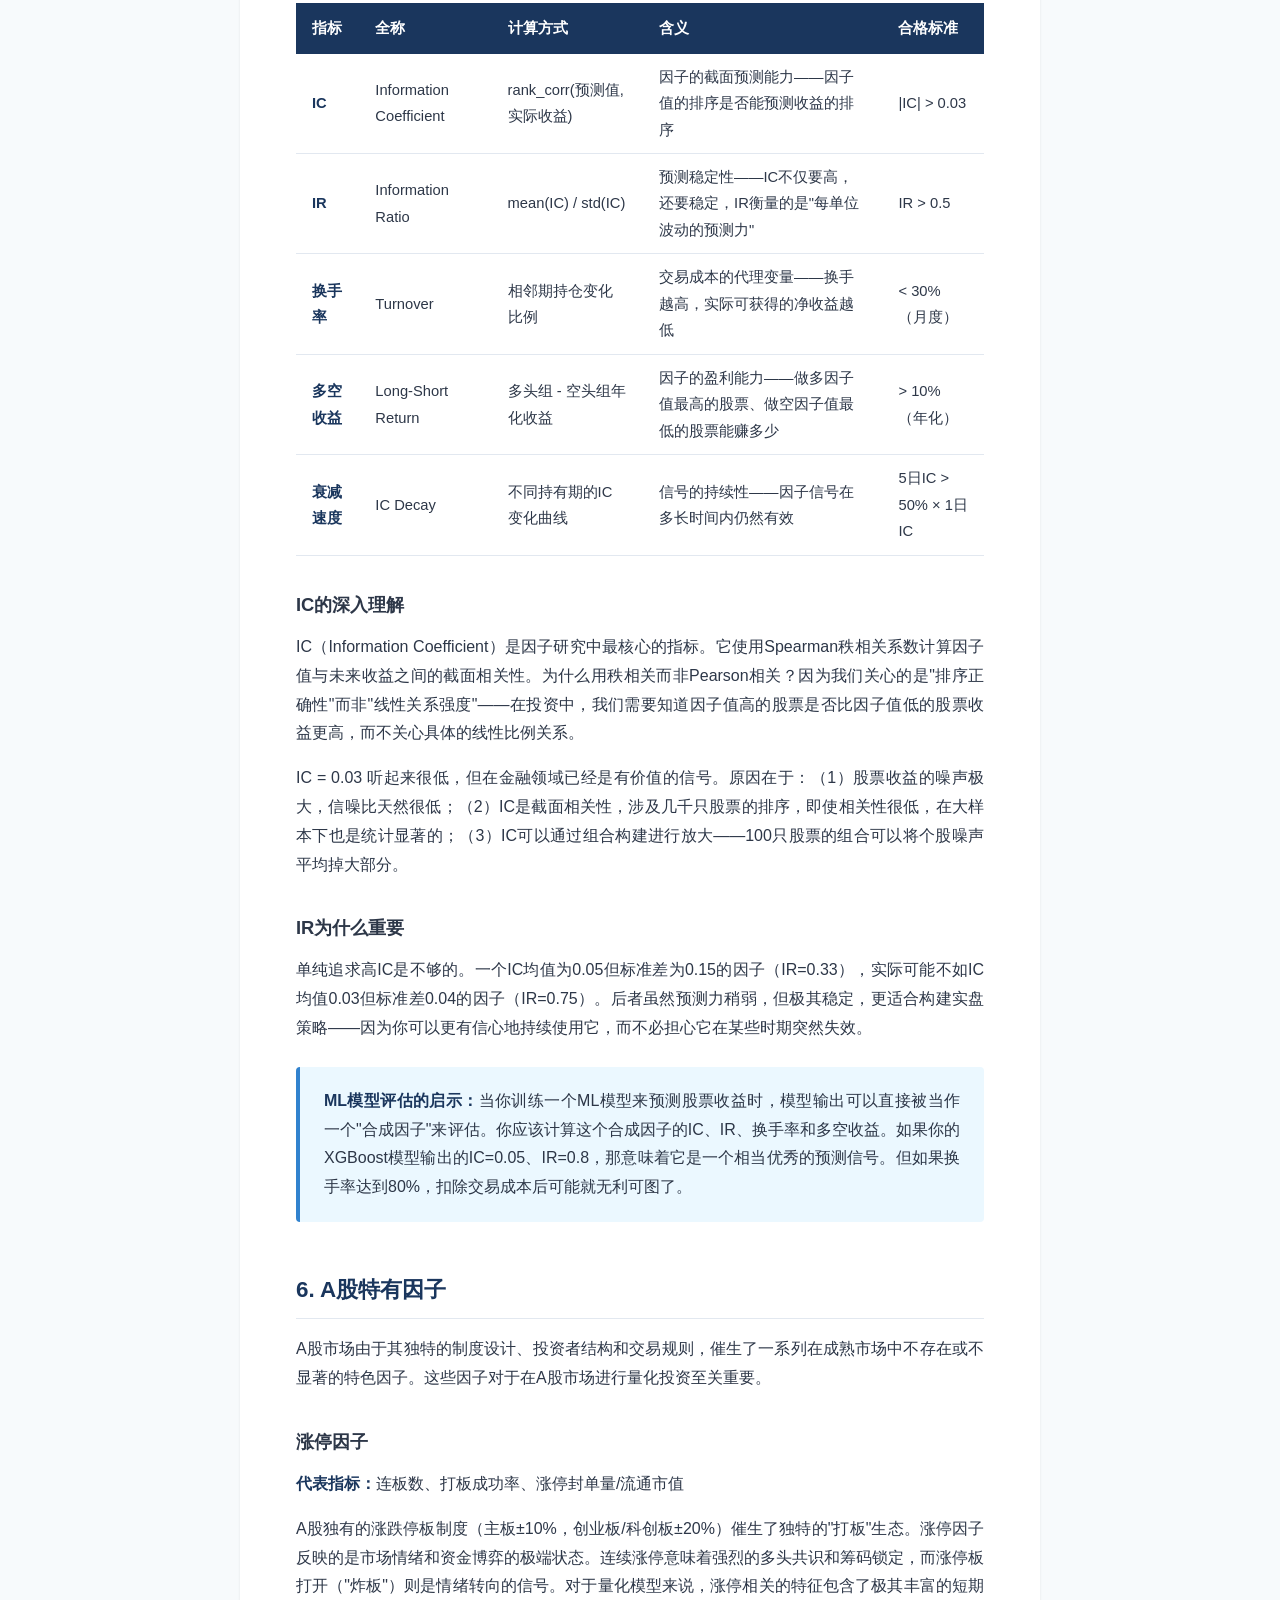
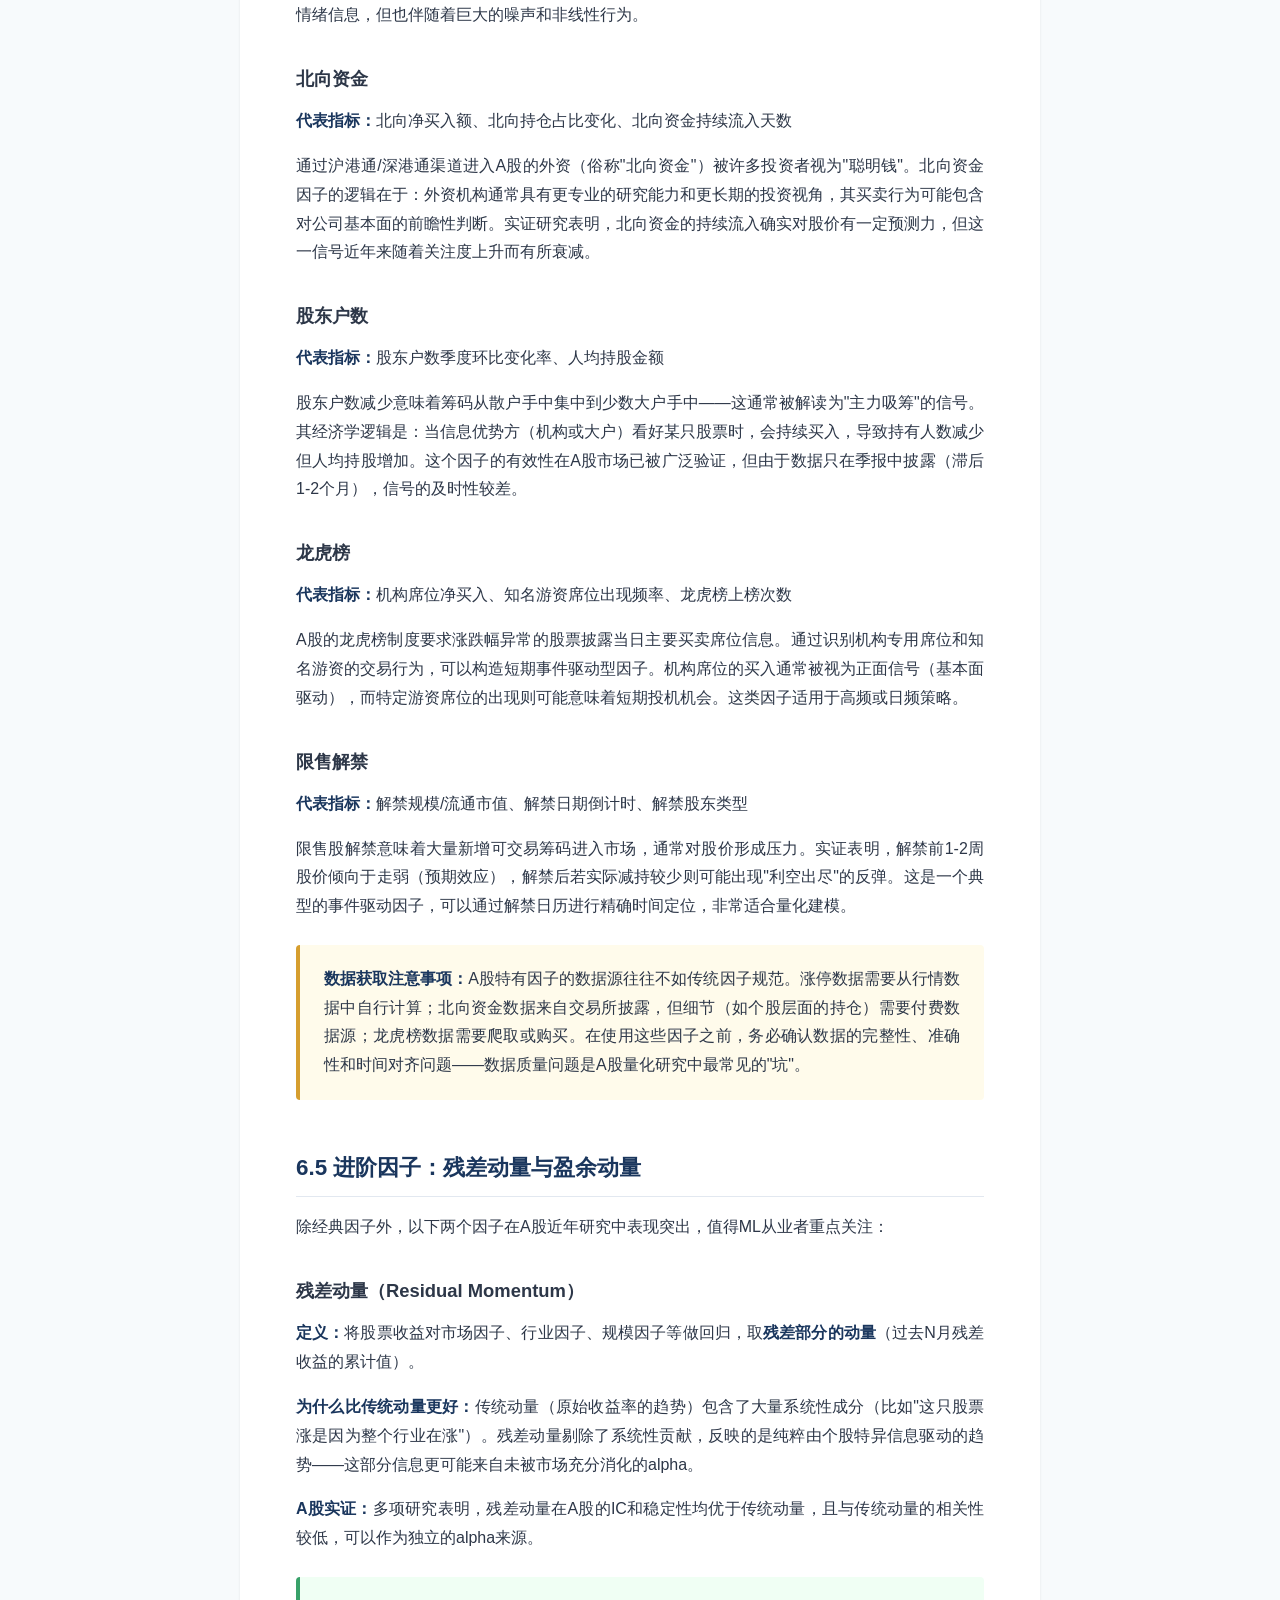
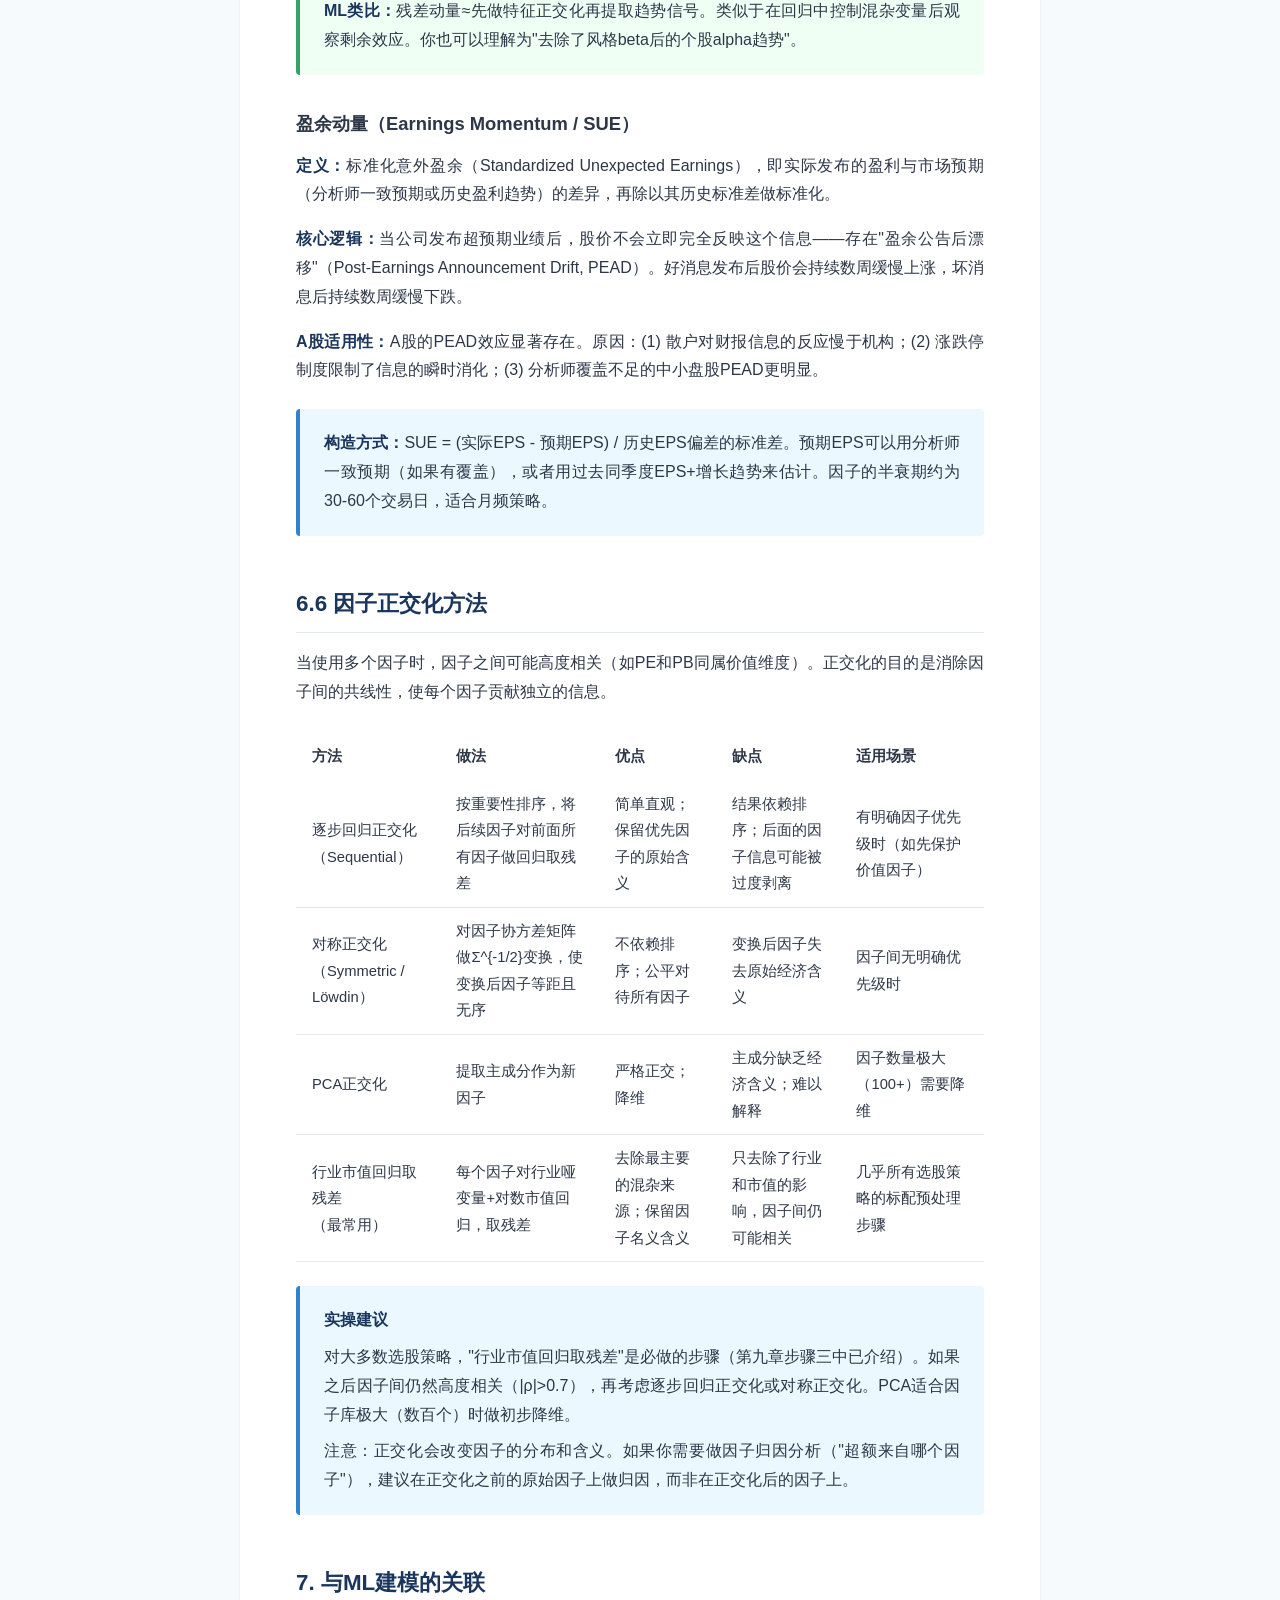
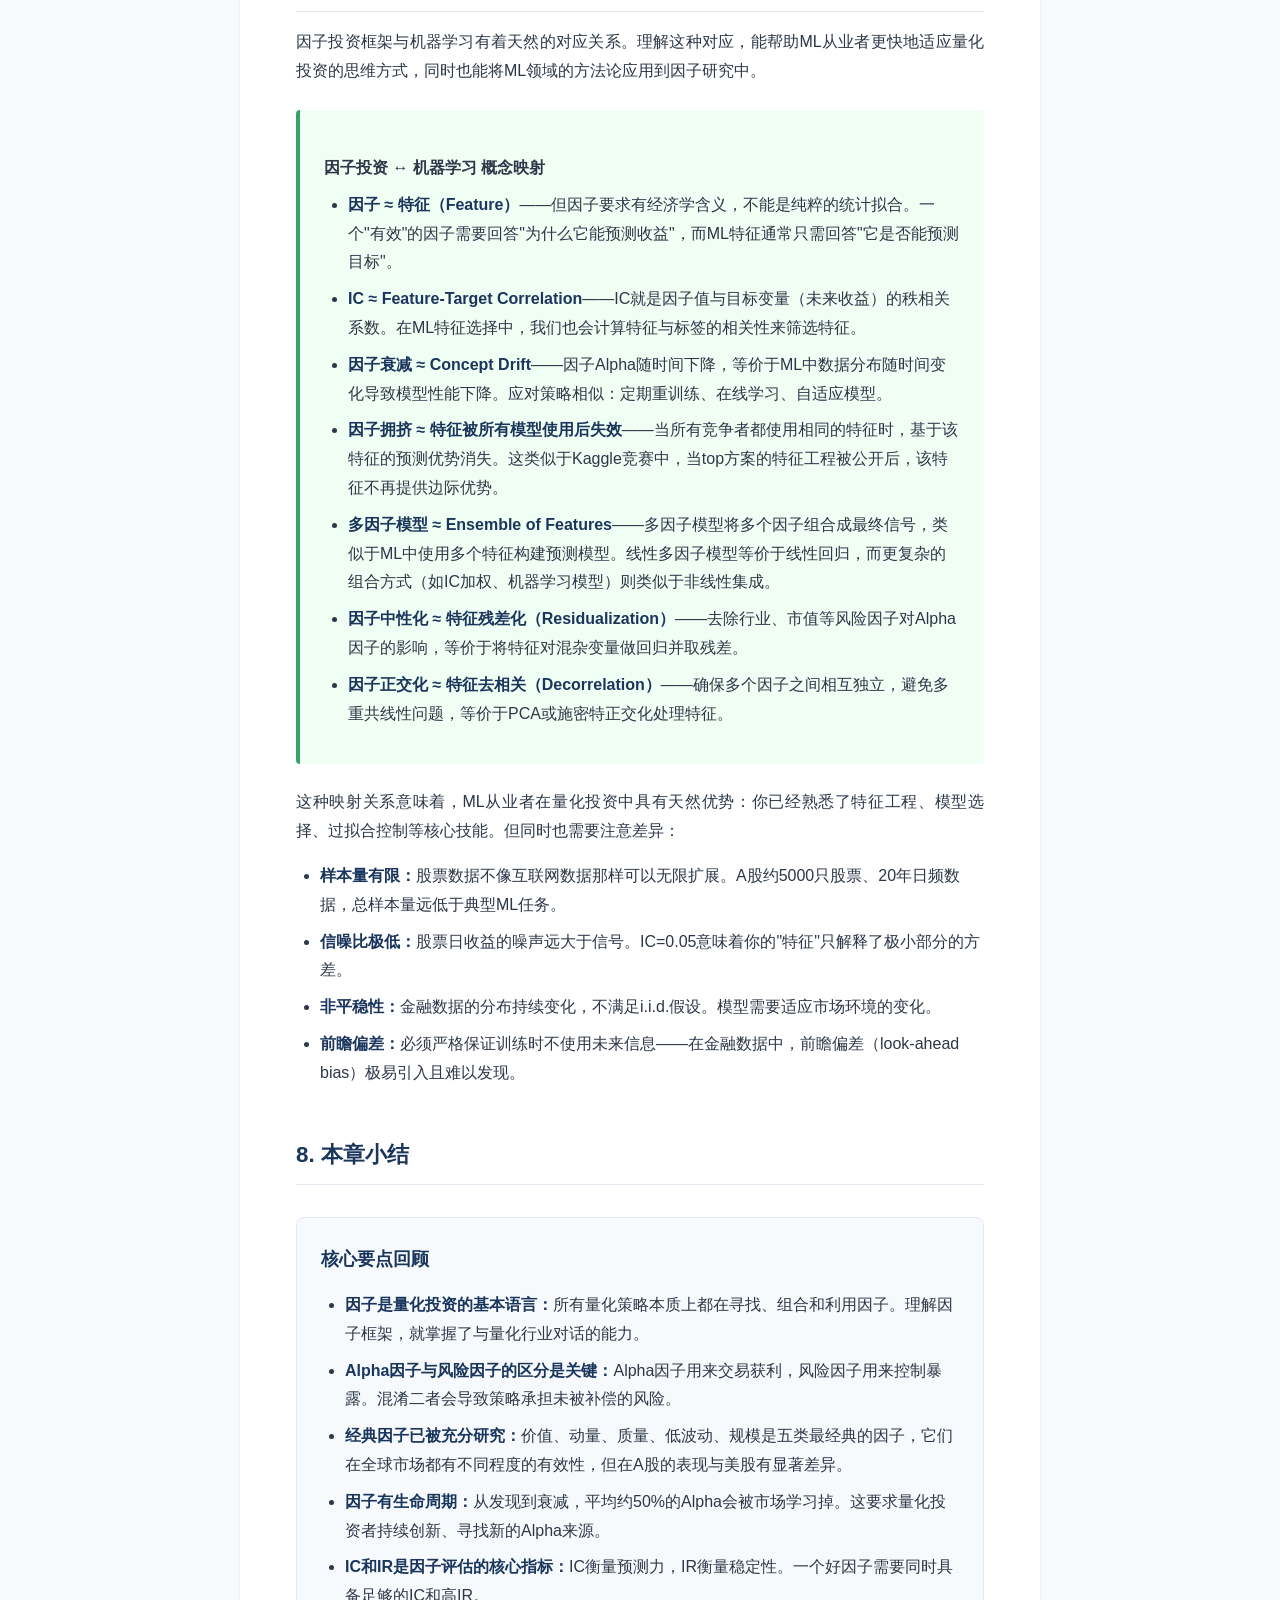
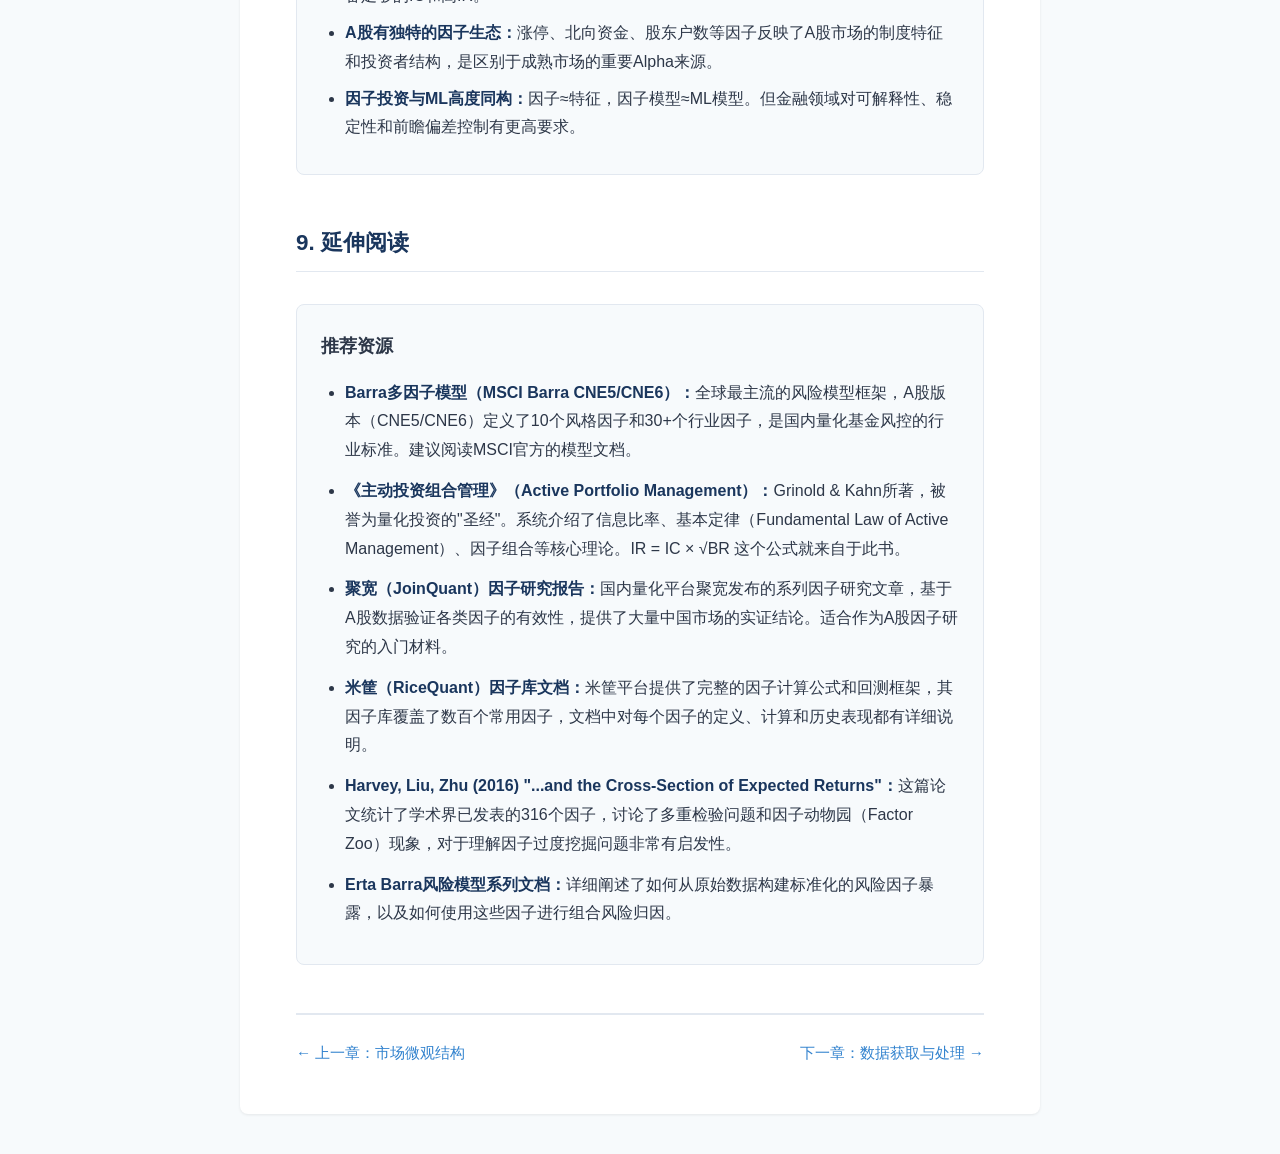
==== commit 2167afe1: "Add detailed classic factor listings to chapter 3" ====
--- a/ch03.html
+++ b/ch03.html
@@ -115,6 +115,250 @@
     <div class="info-box">
       <p><strong>A股市场的特殊性：</strong>上述因子体系源于美股研究，在A股市场的有效性有所不同。例如，传统价值因子（PE/PB）在A股的表现远不如美股稳定，而动量因子在A股呈现"短期反转+中期动量"的独特模式（美股是纯粹的中期动量）。规模因子在A股长期非常显著，小盘股溢价远高于美股，但这也可能反映了A股市场的制度特征（壳价值、散户偏好等）而非纯粹的风险补偿。</p>
     </div>
+
+    <h3>3.1 价值因子（Value）经典指标</h3>
+    <p>价值因子的核心思想是"便宜的股票长期跑赢贵的股票"。以下是学术界和业界最常用的价值因子：</p>
+    <table>
+      <thead>
+        <tr>
+          <th>因子名称</th>
+          <th>计算公式</th>
+          <th>说明</th>
+        </tr>
+      </thead>
+      <tbody>
+        <tr>
+          <td>EP（市盈率倒数）</td>
+          <td>净利润 / 总市值</td>
+          <td>PE的倒数，值越大越"便宜"。使用TTM（滚动12个月）利润更稳健</td>
+        </tr>
+        <tr>
+          <td>BP（市净率倒数）</td>
+          <td>净资产 / 总市值</td>
+          <td>Fama-French三因子模型的HML因子即基于此构造</td>
+        </tr>
+        <tr>
+          <td>SP（市销率倒数）</td>
+          <td>营业收入 / 总市值</td>
+          <td>适用于尚未盈利但有营收的公司，避免PE为负的问题</td>
+        </tr>
+        <tr>
+          <td>CF/P（现金流收益率）</td>
+          <td>经营性现金流 / 总市值</td>
+          <td>比利润更难操纵，反映真实的现金创造能力</td>
+        </tr>
+        <tr>
+          <td>EV/EBITDA倒数</td>
+          <td>EBITDA / 企业价值</td>
+          <td>考虑了负债结构，适合跨资本结构比较</td>
+        </tr>
+        <tr>
+          <td>股息率（Dividend Yield）</td>
+          <td>每股股息 / 股价</td>
+          <td>高股息策略的核心因子，在低利率环境中尤其受关注</td>
+        </tr>
+      </tbody>
+    </table>
+
+    <h3>3.2 动量因子（Momentum）经典指标</h3>
+    <p>动量因子基于"趋势延续"的假设——过去表现好的股票未来倾向于继续好。但在A股中，短期反转效应更显著。</p>
+    <table>
+      <thead>
+        <tr>
+          <th>因子名称</th>
+          <th>计算公式</th>
+          <th>说明</th>
+        </tr>
+      </thead>
+      <tbody>
+        <tr>
+          <td>中期动量（MOM_12_1）</td>
+          <td>过去12个月收益率，剔除最近1个月</td>
+          <td>最经典的动量因子（Jegadeesh & Titman, 1993），跳过近1月是为了避免短期反转</td>
+        </tr>
+        <tr>
+          <td>短期反转（REV_1M）</td>
+          <td>过去1个月收益率（取负值）</td>
+          <td>A股中极为显著——近期涨多的股票短期倾向于回调</td>
+        </tr>
+        <tr>
+          <td>周频动量（MOM_1W）</td>
+          <td>过去5个交易日收益率</td>
+          <td>超短期动量/反转信号，与日内微观结构相关</td>
+        </tr>
+        <tr>
+          <td>52周新高比</td>
+          <td>当前价格 / 过去52周最高价</td>
+          <td>George & Hwang(2004)提出，在A股中表现优于传统动量</td>
+        </tr>
+        <tr>
+          <td>路径动量（Path Momentum）</td>
+          <td>动量收益的凸性/一致性</td>
+          <td>区分"稳步上涨"和"大起大落后的累计上涨"，前者预测力更强</td>
+        </tr>
+        <tr>
+          <td>行业动量</td>
+          <td>过去N月的行业指数涨跌幅</td>
+          <td>行业轮动策略的核心因子，A股中行业效应显著</td>
+        </tr>
+      </tbody>
+    </table>
+
+    <h3>3.3 质量因子（Quality）经典指标</h3>
+    <p>质量因子度量公司的盈利能力、盈利稳定性和财务健康度。"好公司长期跑赢坏公司"是其核心逻辑。</p>
+    <table>
+      <thead>
+        <tr>
+          <th>因子名称</th>
+          <th>计算公式</th>
+          <th>说明</th>
+        </tr>
+      </thead>
+      <tbody>
+        <tr>
+          <td>ROE（净资产收益率）</td>
+          <td>净利润 / 净资产</td>
+          <td>巴菲特最看重的指标，反映股东资本的回报效率</td>
+        </tr>
+        <tr>
+          <td>ROA（总资产收益率）</td>
+          <td>净利润 / 总资产</td>
+          <td>不受杠杆影响的盈利能力度量</td>
+        </tr>
+        <tr>
+          <td>毛利率（Gross Margin）</td>
+          <td>毛利润 / 营业收入</td>
+          <td>Novy-Marx(2013)证明毛利率是最强的质量因子之一</td>
+        </tr>
+        <tr>
+          <td>经营性现金流/净利润</td>
+          <td>OCF / Net Income</td>
+          <td>应计质量——比值越高说明利润的"含金量"越大，不是纸上利润</td>
+        </tr>
+        <tr>
+          <td>资产负债率</td>
+          <td>总负债 / 总资产</td>
+          <td>杠杆越低财务越健康，但需区分行业（银行天然高杠杆）</td>
+        </tr>
+        <tr>
+          <td>盈利稳定性</td>
+          <td>过去N季度ROE的标准差（取负）</td>
+          <td>盈利波动越小越好——稳定盈利的公司估值溢价更高</td>
+        </tr>
+        <tr>
+          <td>Piotroski F-Score</td>
+          <td>9项财务指标的0/1评分之和</td>
+          <td>综合评分体系，从盈利、杠杆、效率三个维度打分，0-9分</td>
+        </tr>
+      </tbody>
+    </table>
+
+    <h3>3.4 低波动/低风险因子（Low Volatility）经典指标</h3>
+    <p>"低风险异象"是金融学中最反直觉的发现之一——CAPM预测高风险高收益，但实证表明低波动股票反而有更高的风险调整后收益。</p>
+    <table>
+      <thead>
+        <tr>
+          <th>因子名称</th>
+          <th>计算公式</th>
+          <th>说明</th>
+        </tr>
+      </thead>
+      <tbody>
+        <tr>
+          <td>历史波动率（Volatility）</td>
+          <td>过去N日日收益率的标准差</td>
+          <td>最直接的波动度量，常用20日或60日窗口</td>
+        </tr>
+        <tr>
+          <td>Beta系数</td>
+          <td>个股收益对市场收益回归的斜率</td>
+          <td>系统性风险度量，低Beta股票长期表现优于高Beta股票</td>
+        </tr>
+        <tr>
+          <td>特质波动率（IVOL）</td>
+          <td>Fama-French回归残差的标准差</td>
+          <td>Ang et al.(2006)发现高IVOL预示低未来收益，A股中同样显著</td>
+        </tr>
+        <tr>
+          <td>下行波动率（Downside Vol）</td>
+          <td>仅负收益日的标准差</td>
+          <td>只衡量下跌风险，比总波动率更贴近投资者真实的风险感受</td>
+        </tr>
+        <tr>
+          <td>最大回撤（Max Drawdown）</td>
+          <td>过去N日内从峰值到谷值的最大跌幅</td>
+          <td>尾部风险的直接度量，极端回撤大的股票未来表现差</td>
+        </tr>
+      </tbody>
+    </table>
+
+    <h3>3.5 规模因子（Size）经典指标</h3>
+    <p>规模因子是最早被发现的异象之一（Banz, 1981）。在A股，小盘效应长期非常显著，是量化策略最容易获取的Beta收益来源。</p>
+    <table>
+      <thead>
+        <tr>
+          <th>因子名称</th>
+          <th>计算公式</th>
+          <th>说明</th>
+        </tr>
+      </thead>
+      <tbody>
+        <tr>
+          <td>流通市值（取对数）</td>
+          <td>ln(流通股数 × 股价)</td>
+          <td>最常用的规模度量，取对数使分布更对称</td>
+        </tr>
+        <tr>
+          <td>总市值（取对数）</td>
+          <td>ln(总股本 × 股价)</td>
+          <td>包含限售股在内的完整市值</td>
+        </tr>
+        <tr>
+          <td>非线性规模</td>
+          <td>ln(市值)对市值三次方项回归的残差</td>
+          <td>Barra模型使用的指标，捕捉中盘股相对大盘和小盘的溢价</td>
+        </tr>
+      </tbody>
+    </table>
+
+    <h3>3.6 其他重要因子类别</h3>
+    <p>除上述五大经典类别外，以下因子在学术和实践中也有广泛应用：</p>
+    <table>
+      <thead>
+        <tr>
+          <th>因子类别</th>
+          <th>经典指标</th>
+          <th>核心逻辑</th>
+        </tr>
+      </thead>
+      <tbody>
+        <tr>
+          <td><strong>流动性（Liquidity）</strong></td>
+          <td>换手率、Amihud非流动性指标、买卖价差、成交额/市值</td>
+          <td>低流动性股票需要额外补偿——流动性溢价</td>
+        </tr>
+        <tr>
+          <td><strong>成长（Growth）</strong></td>
+          <td>营收增速、净利润增速、ROE变化、分析师盈利上调比例</td>
+          <td>高成长公司未来盈利扩张能驱动股价上涨</td>
+        </tr>
+        <tr>
+          <td><strong>技术/量价（Technical）</strong></td>
+          <td>成交量变化率、量价相关性、资金流向、大单净买入比例</td>
+          <td>价量关系包含市场参与者的行为信息</td>
+        </tr>
+        <tr>
+          <td><strong>分析师预期（Analyst）</strong></td>
+          <td>一致预期EPS调整、评级调整、覆盖人数变化</td>
+          <td>分析师是"信息中介"，其预期修正反映新信息到达</td>
+        </tr>
+        <tr>
+          <td><strong>事件驱动（Event）</strong></td>
+          <td>定增预案、股权激励、回购公告、高管增持</td>
+          <td>特定公司事件通常伴随可预测的股价反应模式</td>
+        </tr>
+      </tbody>
+    </table>
 
     <!-- Section 4: 因子生命周期 -->
     <h2>4. 因子生命周期</h2>
--- a/css/style.css
+++ b/css/style.css
@@ -0,0 +1,443 @@
+* {
+  margin: 0;
+  padding: 0;
+  box-sizing: border-box;
+}
+
+body {
+  font-family: -apple-system, BlinkMacSystemFont, "Segoe UI", Roboto, "Noto Sans SC", "PingFang SC", "Microsoft YaHei", sans-serif;
+  line-height: 1.8;
+  color: #2d3748;
+  background: #f7fafc;
+  padding: 40px 20px;
+}
+
+.container {
+  max-width: 800px;
+  margin: 0 auto;
+  background: #fff;
+  padding: 48px 56px;
+  border-radius: 8px;
+  box-shadow: 0 1px 3px rgba(0, 0, 0, 0.08);
+}
+
+/* Chapter Header */
+.chapter-header {
+  margin-bottom: 40px;
+  padding-bottom: 24px;
+  border-bottom: 2px solid #e2e8f0;
+}
+
+.chapter-number {
+  font-size: 0.9em;
+  color: #718096;
+  text-transform: uppercase;
+  letter-spacing: 1px;
+  margin-bottom: 8px;
+}
+
+.chapter-header h1 {
+  font-size: 1.8em;
+  color: #1a365d;
+  line-height: 1.3;
+  margin-bottom: 12px;
+}
+
+.chapter-summary {
+  font-size: 1.05em;
+  color: #4a5568;
+}
+
+/* Typography */
+h2 {
+  font-size: 1.4em;
+  color: #1a365d;
+  margin-top: 48px;
+  margin-bottom: 16px;
+  padding-bottom: 8px;
+  border-bottom: 1px solid #e2e8f0;
+}
+
+h3 {
+  font-size: 1.15em;
+  color: #2d3748;
+  margin-top: 32px;
+  margin-bottom: 12px;
+}
+
+h4 {
+  font-size: 1em;
+  color: #2d3748;
+  margin-top: 24px;
+  margin-bottom: 8px;
+}
+
+p {
+  margin-bottom: 16px;
+  text-align: justify;
+}
+
+ul, ol {
+  margin-bottom: 16px;
+  padding-left: 24px;
+}
+
+li {
+  margin-bottom: 8px;
+}
+
+code {
+  background: #edf2f7;
+  padding: 2px 6px;
+  border-radius: 3px;
+  font-size: 0.9em;
+  font-family: "SF Mono", "Fira Code", "Consolas", monospace;
+}
+
+strong {
+  color: #1a365d;
+}
+
+/* Tables */
+table {
+  width: 100%;
+  border-collapse: collapse;
+  margin: 24px 0;
+  font-size: 0.92em;
+}
+
+thead {
+  background: #1a365d;
+  color: #fff;
+}
+
+th {
+  padding: 12px 16px;
+  text-align: left;
+  font-weight: 600;
+}
+
+td {
+  padding: 10px 16px;
+  border-bottom: 1px solid #e2e8f0;
+}
+
+tbody tr:hover {
+  background: #f7fafc;
+}
+
+/* Info Box */
+.info-box {
+  background: #ebf8ff;
+  border-left: 4px solid #3182ce;
+  padding: 20px 24px;
+  border-radius: 4px;
+  margin: 24px 0;
+}
+
+.info-box p {
+  margin-bottom: 8px;
+}
+
+.info-box p:last-child {
+  margin-bottom: 0;
+}
+
+.info-box ul {
+  margin-top: 8px;
+  margin-bottom: 0;
+}
+
+/* Warning Box */
+.warning-box {
+  background: #fffbeb;
+  border-left: 4px solid #d69e2e;
+  padding: 20px 24px;
+  border-radius: 4px;
+  margin: 24px 0;
+}
+
+.warning-box p {
+  margin-bottom: 8px;
+}
+
+.warning-box p:last-child {
+  margin-bottom: 0;
+}
+
+.warning-box ul {
+  margin-top: 8px;
+  margin-bottom: 0;
+}
+
+/* ML Bridge Box */
+.ml-bridge {
+  background: #f0fff4;
+  border-left: 4px solid #38a169;
+  padding: 20px 24px;
+  border-radius: 4px;
+  margin: 24px 0;
+}
+
+.ml-bridge p {
+  margin-bottom: 0;
+}
+
+/* Summary Box */
+.summary-box {
+  background: #f7fafc;
+  border: 1px solid #e2e8f0;
+  padding: 24px;
+  border-radius: 8px;
+  margin: 32px 0;
+}
+
+.summary-box h3 {
+  margin-top: 0;
+  margin-bottom: 16px;
+  color: #1a365d;
+}
+
+.summary-box ul {
+  margin-bottom: 0;
+}
+
+/* Compare Container */
+.compare-container {
+  display: flex;
+  gap: 20px;
+  margin: 24px 0;
+}
+
+.compare-box {
+  flex: 1;
+  padding: 20px;
+  border-radius: 8px;
+  border: 1px solid #e2e8f0;
+}
+
+.compare-box.left {
+  background: #fff5f5;
+  border-color: #feb2b2;
+}
+
+.compare-box.right {
+  background: #f0fff4;
+  border-color: #9ae6b4;
+}
+
+.compare-box h4 {
+  margin-top: 0;
+  margin-bottom: 12px;
+  font-size: 0.95em;
+}
+
+.compare-box ul {
+  margin-bottom: 0;
+  padding-left: 20px;
+}
+
+.compare-box li {
+  font-size: 0.9em;
+  margin-bottom: 6px;
+}
+
+/* Timeline */
+.timeline {
+  margin: 32px 0;
+  overflow-x: auto;
+}
+
+.timeline-items {
+  display: flex;
+  justify-content: space-between;
+  position: relative;
+  min-width: 600px;
+  padding: 20px 0;
+}
+
+.timeline-items::before {
+  content: "";
+  position: absolute;
+  top: 50%;
+  left: 0;
+  right: 0;
+  height: 2px;
+  background: #cbd5e0;
+  transform: translateY(-50%);
+}
+
+.timeline-item {
+  display: flex;
+  flex-direction: column;
+  align-items: center;
+  position: relative;
+  z-index: 1;
+}
+
+.timeline-time {
+  font-size: 0.85em;
+  font-weight: 700;
+  color: #1a365d;
+  margin-bottom: 8px;
+}
+
+.timeline-dot {
+  width: 12px;
+  height: 12px;
+  background: #3182ce;
+  border-radius: 50%;
+  border: 2px solid #fff;
+  box-shadow: 0 0 0 2px #3182ce;
+  margin-bottom: 8px;
+}
+
+.timeline-label {
+  font-size: 0.8em;
+  color: #4a5568;
+  text-align: center;
+  max-width: 80px;
+}
+
+/* Flowchart */
+.flowchart {
+  display: flex;
+  align-items: center;
+  justify-content: center;
+  flex-wrap: wrap;
+  gap: 8px;
+  margin: 32px 0;
+  padding: 24px;
+  background: #f7fafc;
+  border-radius: 8px;
+}
+
+.flowchart-vertical {
+  display: flex;
+  flex-direction: column;
+  align-items: center;
+  gap: 8px;
+  margin: 32px 0;
+  padding: 24px;
+  background: #f7fafc;
+  border-radius: 8px;
+}
+
+.flow-step {
+  background: #1a365d;
+  color: #fff;
+  padding: 10px 20px;
+  border-radius: 6px;
+  font-size: 0.9em;
+  font-weight: 500;
+  text-align: center;
+}
+
+.flow-arrow {
+  color: #718096;
+  font-size: 1.2em;
+  font-weight: bold;
+}
+
+.flow-arrow-down {
+  color: #718096;
+  font-size: 1.2em;
+  font-weight: bold;
+}
+
+/* Circular Flow */
+.circular-flow {
+  display: flex;
+  align-items: center;
+  justify-content: center;
+  flex-wrap: wrap;
+  gap: 12px;
+  margin: 32px 0;
+  padding: 24px;
+  background: #f7fafc;
+  border-radius: 8px;
+}
+
+/* Formula */
+.formula {
+  background: #f7fafc;
+  border: 1px solid #e2e8f0;
+  padding: 16px 24px;
+  border-radius: 6px;
+  margin: 20px 0;
+  font-family: "SF Mono", "Fira Code", "Consolas", monospace;
+  font-size: 0.9em;
+  overflow-x: auto;
+  text-align: center;
+}
+
+/* Reading List */
+.reading-list {
+  background: #f7fafc;
+  border: 1px solid #e2e8f0;
+  padding: 24px;
+  border-radius: 8px;
+  margin: 32px 0;
+}
+
+.reading-list h3 {
+  margin-top: 0;
+  margin-bottom: 16px;
+}
+
+.reading-list ul {
+  margin-bottom: 0;
+}
+
+.reading-list li {
+  margin-bottom: 12px;
+}
+
+/* Chapter Navigation */
+.chapter-nav {
+  display: flex;
+  justify-content: space-between;
+  align-items: center;
+  margin-top: 48px;
+  padding-top: 24px;
+  border-top: 2px solid #e2e8f0;
+}
+
+.chapter-nav a {
+  color: #3182ce;
+  text-decoration: none;
+  font-weight: 500;
+  font-size: 0.95em;
+}
+
+.chapter-nav a:hover {
+  color: #1a365d;
+  text-decoration: underline;
+}
+
+/* Responsive */
+@media (max-width: 768px) {
+  body {
+    padding: 16px 12px;
+  }
+
+  .container {
+    padding: 28px 20px;
+  }
+
+  .chapter-header h1 {
+    font-size: 1.4em;
+  }
+
+  .compare-container {
+    flex-direction: column;
+  }
+
+  table {
+    font-size: 0.82em;
+  }
+
+  th, td {
+    padding: 8px 10px;
+  }
+}
